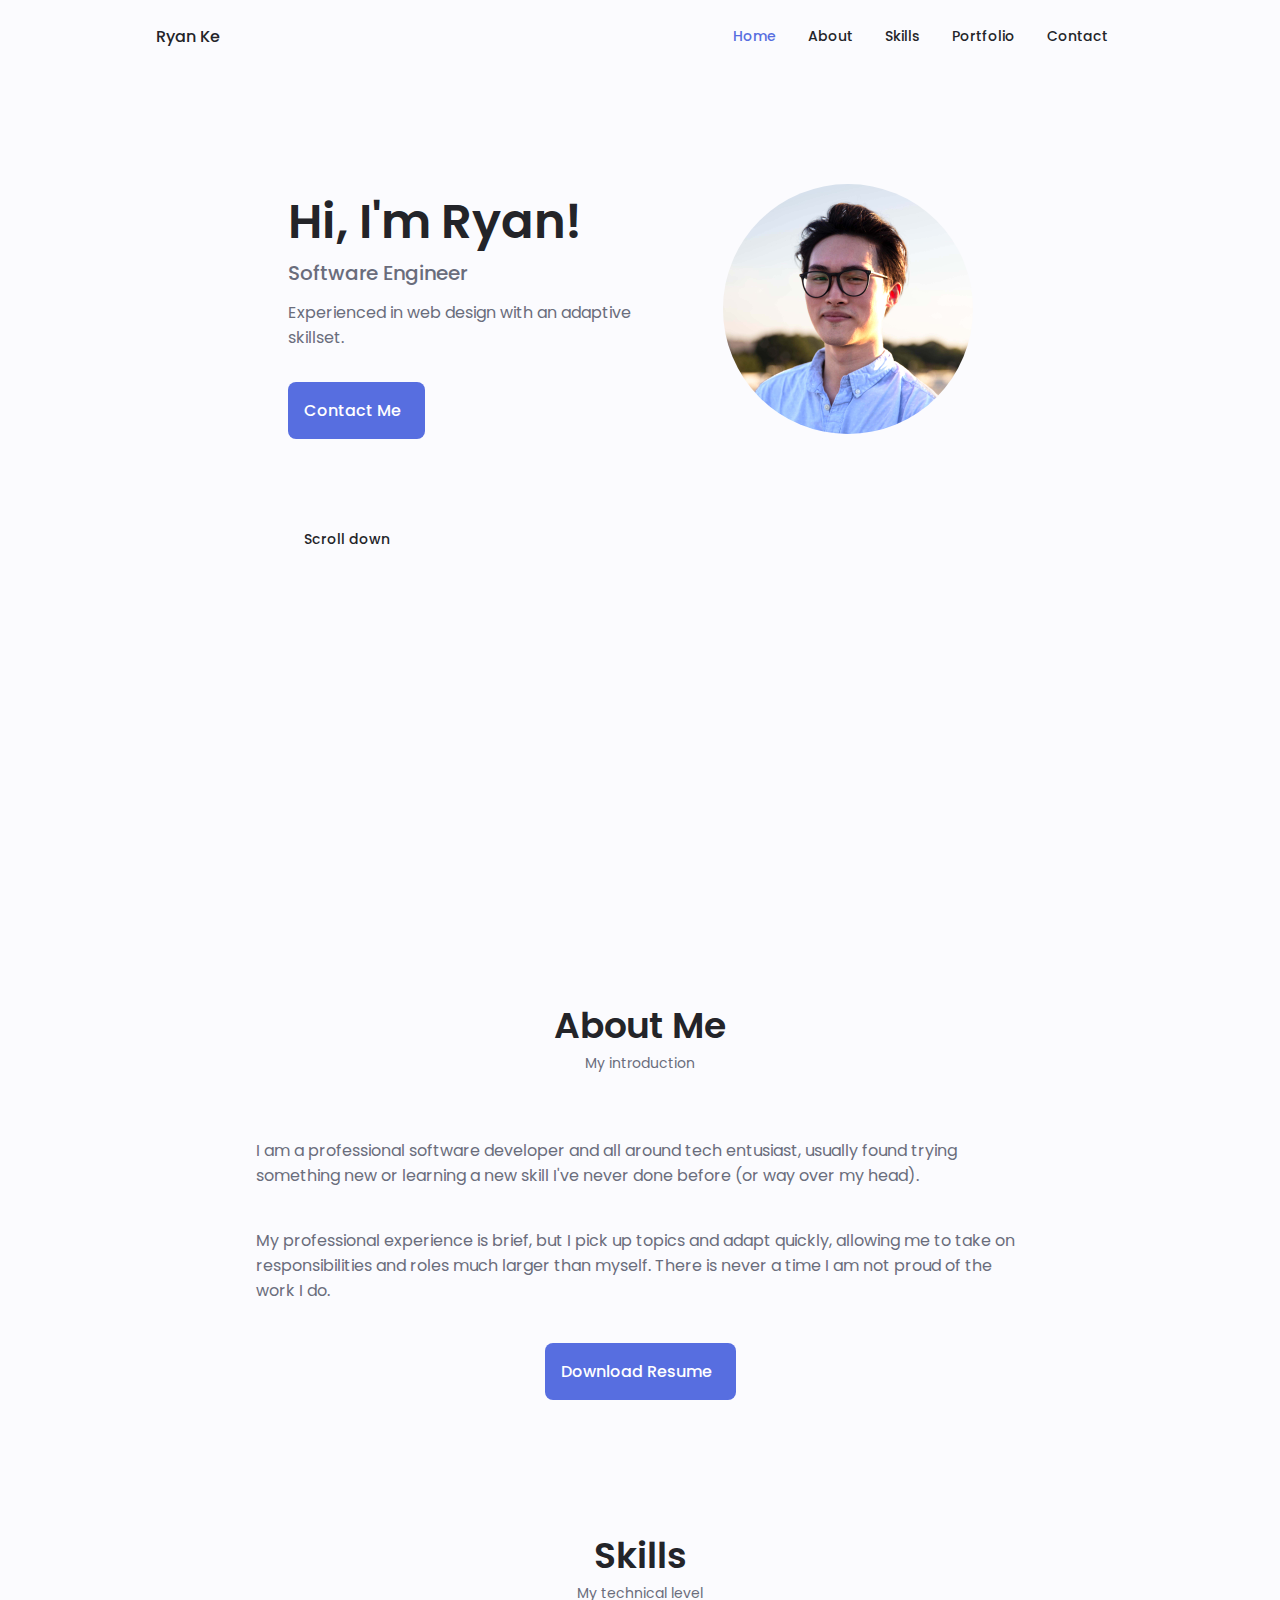
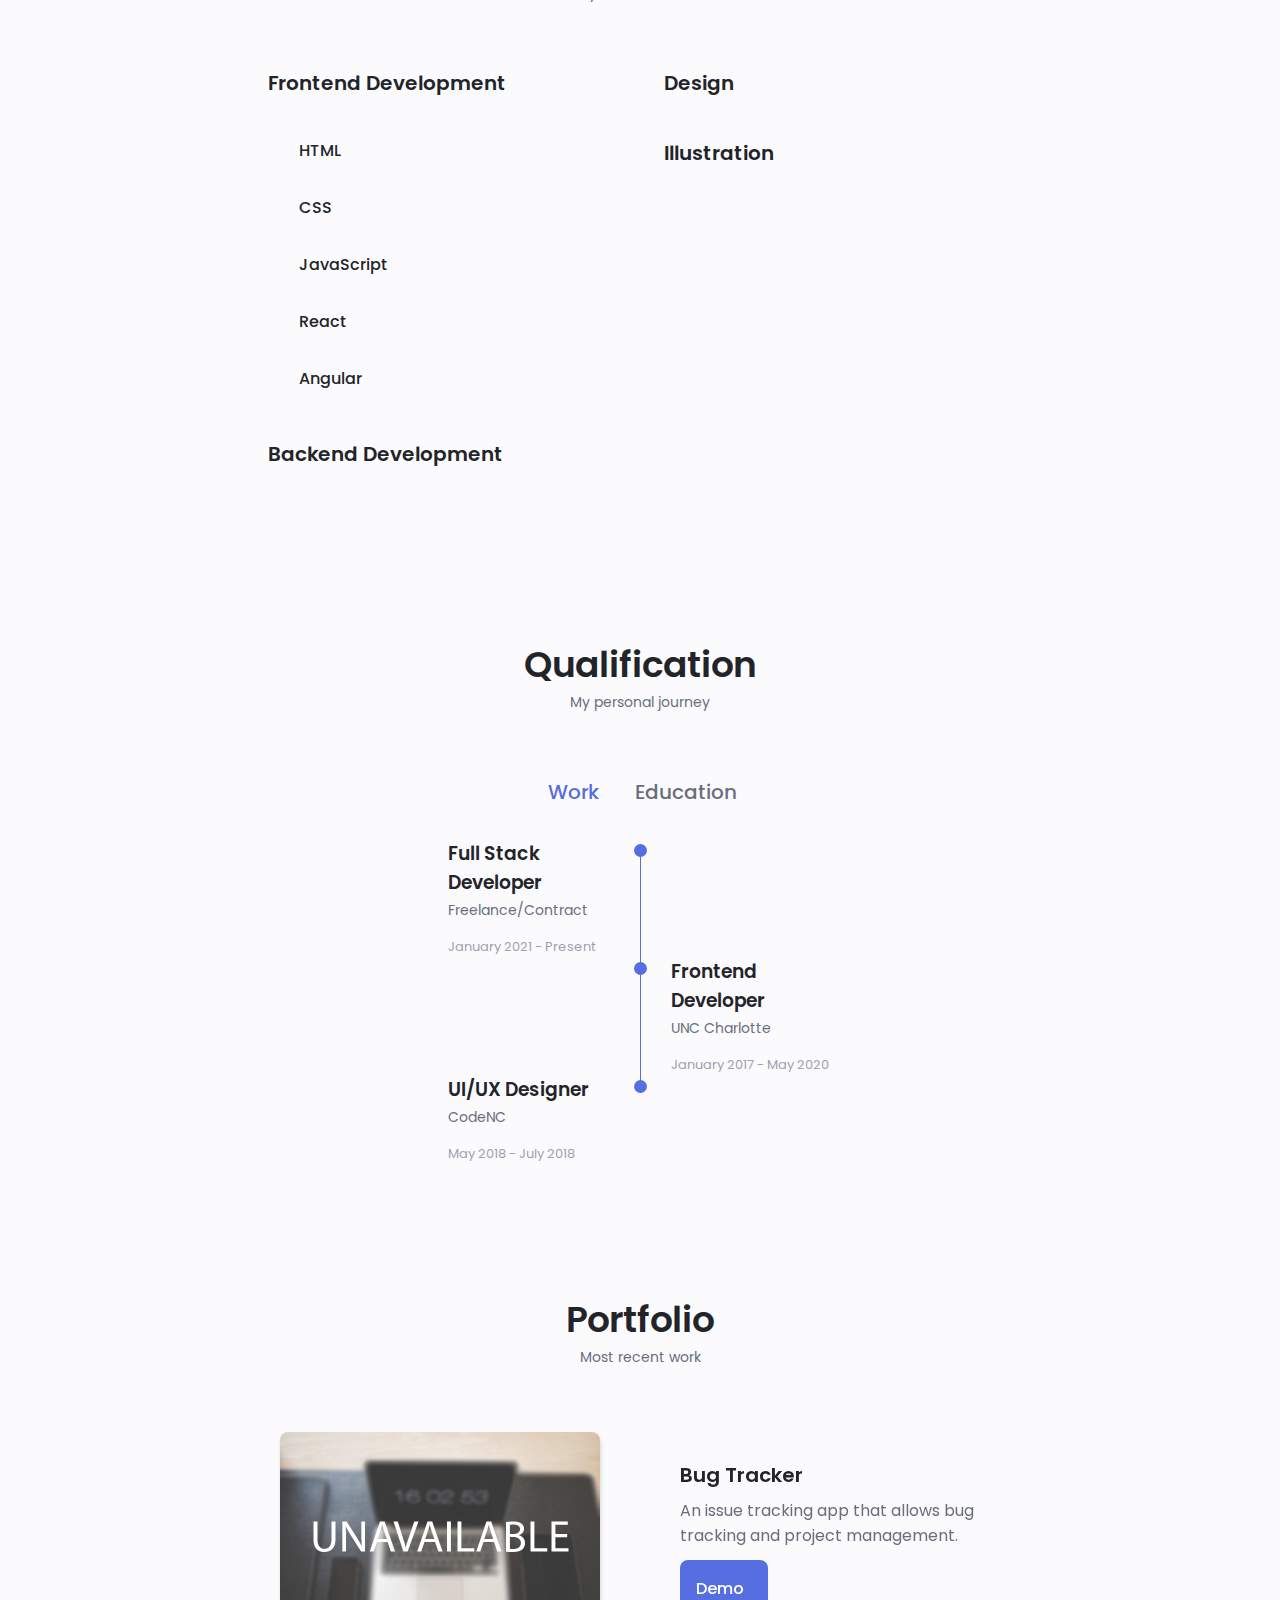
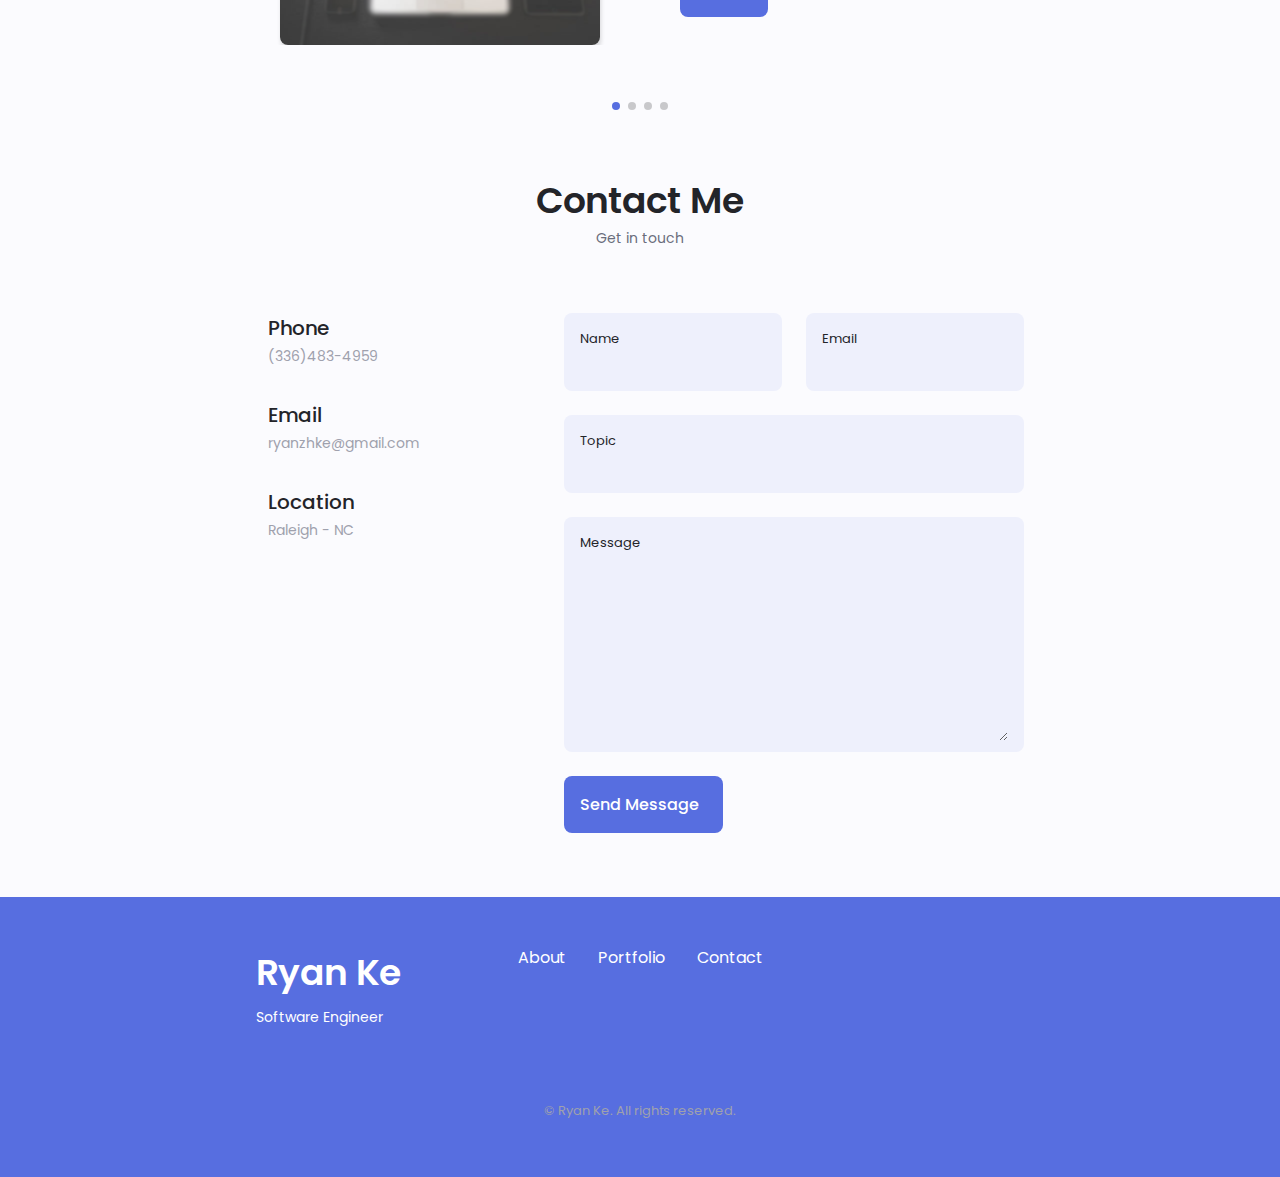
==== index.html @ 272b7110 "Add new site design" ====
<!DOCTYPE html>
<html lang="en">
	<head>
		<meta charset="UTF-8" />
		<meta http-equiv="X-UA-Compatible" content="IE=edge" />
		<meta name="viewport" content="width=device-width, initial-scale=1.0" />
		<!--==================== UNICONS ====================-->
		<link
			rel="stylesheet"
			href="https://unicons.iconscout.com/release/v4.0.0/css/line.css"
		/>

		<!--==================== FAVICON ====================-->
		<link
			rel="apple-touch-icon"
			sizes="180x180"
			href="assets/img/favicon/apple-touch-icon.png"
		/>
		<link
			rel="icon"
			type="image/png"
			sizes="32x32"
			href="assets/img/favicon/favicon-32x32.png"
		/>
		<link
			rel="icon"
			type="image/png"
			sizes="16x16"
			href="assets/img/favicon/favicon-16x16.png"
		/>

		<!--==================== SWIPER CSS ====================-->
		<link rel="stylesheet" href="assets/css/swiper-bundle.min.css" />

		<!--==================== CSS ====================-->
		<link rel="stylesheet" href="assets/css/styles.css" />

		<title>Ryan Ke | Software Engineer</title>
	</head>
	<body>
		<!--==================== HEADER ====================-->
		<header class="header" id="header">
			<nav class="nav container">
				<a href="#" class="nav__logo">Ryan Ke</a>

				<div class="nav__menu" id="nav-menu">
					<ul class="nav__list grid">
						<li class="nav__item">
							<a href="#home" class="nav__link active-link">
								<i class="uil uil-estate nav__icon"></i> Home
							</a>
						</li>
						<li class="nav__item">
							<a href="#about" class="nav__link">
								<i class="uil uil-user nav__icon"></i> About
							</a>
						</li>
						<li class="nav__item">
							<a href="#skills" class="nav__link">
								<i class="uil uil-file-alt nav__icon"></i> Skills
							</a>
						</li>
						<li class="nav__item">
							<a href="#portfolio" class="nav__link">
								<i class="uil uil-scenery nav__icon"></i> Portfolio
							</a>
						</li>
						<li class="nav__item">
							<a href="#contact" class="nav__link">
								<i class="uil uil-message nav__icon"></i> Contact
							</a>
						</li>
					</ul>
					<i class="uil uil-times nav__close" id="nav-close"></i>
				</div>

				<div class="nav__btns">
					<!-- Theme change button -->
					<i class="uil uil-moon change-theme" id="theme-button"></i>

					<div class="nav__toggle" id="nav-toggle">
						<i class="uil uil-apps"></i>
					</div>
				</div>
			</nav>
		</header>

		<!--==================== MAIN ====================-->
		<main class="main">
			<!--==================== HOME ====================-->
			<section class="home section" id="home">
				<div class="home__container container grid">
					<div class="home__content grid">
						<div class="home__social">
							<a
								href="https://www.linkedin.com/in/rke/"
								target="_blank"
								class="home__social-icon"
							>
								<i class="uil uil-linkedin-alt"></i>
							</a>
							<a
								href="https://github.com/ryanzhke"
								target="_blank"
								class="home__social-icon"
							>
								<i class="uil uil-github-alt"></i>
							</a>
						</div>

						<div class="home__img">
							<img
								src="assets/img/profile.jpg"
								alt="profile"
								class="home__blob-img"
							/>
						</div>

						<div class="home__data">
							<h1 class="home__title">Hi, I'm Ryan!</h1>
							<h3 class="home__subtitle">Software Engineer</h3>
							<p class="home__description">
								Experienced in web design with an adaptive skillset.
							</p>
							<a href="#contact" class="button button--flex">
								Contact Me <i class="uil uil-message button__icon"></i>
							</a>
						</div>
					</div>

					<div class="home__scroll">
						<a href="#about" class="home__scroll-button button--flex">
							<i class="uil uil-mouse-alt home__scroll-mouse"></i>
							<span class="home__scroll-name">Scroll down</span>
							<i class="uil uil-arrow-down home__scroll-arrow"></i>
						</a>
					</div>
				</div>
			</section>

			<!--==================== ABOUT ====================-->
			<section class="about section" id="about">
				<h2 class="section__title">About Me</h2>
				<span class="section__subtitle">My introduction</span>

				<div class="about__container container grid">
					<div class="about__data">
						<p class="about__description">
							I am a professional software developer and all around tech
							entusiast, usually found trying something new or learning a new
							skill I've never done before (or way over my head).
						</p>

						<p class="about__description">
							My professional experience is brief, but I pick up topics and
							adapt quickly, allowing me to take on responsibilities and roles
							much larger than myself. There is never a time I am not proud of
							the work I do.
						</p>

						<div class="about__buttons">
							<a
								download=""
								href="assets/pdf/RESUME_RYAN_KE.pdf"
								class="button button--flex"
							>
								Download Resume
								<i class="uil uil-download-alt button__icon"></i>
							</a>
						</div>
					</div>
				</div>
			</section>

			<!--==================== SKILLS ====================-->
			<section class="skills section" id="skills">
				<h2 class="section__title">Skills</h2>
				<span class="section__subtitle">My technical level</span>

				<div class="skills__container container grid">
					<div>
						<!--==================== SKILLS 1 ====================-->
						<div class="skills__content skills__open">
							<div class="skills__header">
								<i class="uil uil-brackets-curly skills__icon"></i>

								<div>
									<h1 class="skills__title">Frontend Development</h1>
								</div>

								<i class="uil uil-angle-down skills__arrow"></i>
							</div>

							<div class="skills__list grid">
								<div class="skills__data">
									<div class="skills__titles">
										<h3 class="skills__name">HTML</h3>
									</div>
								</div>

								<div class="skills__data">
									<div class="skills__titles">
										<h3 class="skills__name">CSS</h3>
									</div>
								</div>

								<div class="skills__data">
									<div class="skills__titles">
										<h3 class="skills__name">JavaScript</h3>
									</div>
								</div>

								<div class="skills__data">
									<div class="skills__titles">
										<h3 class="skills__name">React</h3>
									</div>
								</div>

								<div class="skills__data">
									<div class="skills__titles">
										<h3 class="skills__name">Angular</h3>
									</div>
								</div>
							</div>
						</div>

						<!--==================== SKILLS 2 ====================-->
						<div class="skills__content skills__close">
							<div class="skills__header">
								<i class="uil uil-server-network skills__icon"></i>

								<div>
									<h1 class="skills__title">Backend Development</h1>
								</div>

								<i class="uil uil-angle-down skills__arrow"></i>
							</div>

							<div class="skills__list grid">
								<div class="skills__data">
									<div class="skills__titles">
										<h3 class="skills__name">NodeJS</h3>
									</div>
								</div>

								<div class="skills__data">
									<div class="skills__titles">
										<h3 class="skills__name">Python</h3>
									</div>
								</div>

								<div class="skills__data">
									<div class="skills__titles">
										<h3 class="skills__name">Firebase</h3>
									</div>
								</div>
							</div>
						</div>
					</div>
					<div>
						<!--==================== SKILLS 3 ====================-->
						<div class="skills__content skills__close">
							<div class="skills__header">
								<i class="uil uil-swatchbook skills__icon"></i>

								<div>
									<h1 class="skills__title">Design</h1>
								</div>

								<i class="uil uil-angle-down skills__arrow"></i>
							</div>

							<div class="skills__list grid">
								<div class="skills__data">
									<div class="skills__titles">
										<h3 class="skills__name">Adobe XD</h3>
									</div>
								</div>

								<div class="skills__data">
									<div class="skills__titles">
										<h3 class="skills__name">Figma</h3>
									</div>
								</div>
							</div>
						</div>

						<!--==================== SKILLS 4 ====================-->
						<div class="skills__content skills__close">
							<div class="skills__header">
								<i class="uil uil-illustration skills__icon"></i>

								<div>
									<h1 class="skills__title">Illustration</h1>
								</div>

								<i class="uil uil-angle-down skills__arrow"></i>
							</div>

							<div class="skills__list grid">
								<div class="skills__data">
									<div class="skills__titles">
										<h3 class="skills__name">Photoshop</h3>
									</div>
								</div>
								<div class="skills__data">
									<div class="skills__titles">
										<h3 class="skills__name">Illustrator</h3>
									</div>
								</div>
								<div class="skills__data">
									<div class="skills__titles">
										<h3 class="skills__name">After Effects</h3>
									</div>
								</div>
							</div>
						</div>
					</div>
				</div>
			</section>

			<!--==================== QUALIFICATION ====================-->
			<section class="qualification section">
				<h2 class="section__title">Qualification</h2>
				<span class="section__subtitle">My personal journey</span>

				<div class="qualification__container container">
					<div class="qualification__tabs">
						<div
							class="qualification__button button--flex qualification__active"
							data-target="#work"
						>
							<i class="uil uil-briefcase-alt qualification__icon"></i>
							Work
						</div>

						<div
							class="qualification__button button--flex"
							data-target="#education"
						>
							<i class="uil uil-graduation-cap qualification__icon"></i>
							Education
						</div>
					</div>

					<div class="qualification__sections">
						<!--==================== QUALIFICATION Content 1 ====================-->
						<div
							class="qualification__content qualification__active"
							data-content
							id="work"
						>
							<!--==================== QUALIFICATION 1 ====================-->
							<div class="qualification__data">
								<div>
									<h3 class="qualification__title">Full Stack Developer</h3>
									<span class="qualification__subtitle"
										>Freelance/Contract</span
									>
									<div class="qualification__calendar">
										<i class="uil uil-calendar-alt"></i>
										January 2021 - Present
									</div>
								</div>

								<div>
									<span class="qualification__rounder"></span>
									<span class="qualification__line"></span>
								</div>
							</div>

							<!--==================== QUALIFICATION 2 ====================-->
							<div class="qualification__data">
								<div></div>

								<div>
									<span class="qualification__rounder"></span>
									<span class="qualification__line"></span>
								</div>

								<div>
									<h3 class="qualification__title">Frontend Developer</h3>
									<span class="qualification__subtitle">UNC Charlotte</span>
									<div class="qualification__calendar">
										<i class="uil uil-calendar-alt"></i>
										January 2017 - May 2020
									</div>
								</div>
							</div>

							<!--==================== QUALIFICATION 3 ====================-->
							<div class="qualification__data">
								<div>
									<h3 class="qualification__title">UI/UX Designer</h3>
									<span class="qualification__subtitle">CodeNC</span>
									<div class="qualification__calendar">
										<i class="uil uil-calendar-alt"></i>
										May 2018 - July 2018
									</div>
								</div>

								<div>
									<span class="qualification__rounder"></span>
								</div>
							</div>
						</div>

						<!--==================== QUALIFICATION Content 2 ====================-->
						<div class="qualification__content" data-content id="education">
							<!--==================== QUALIFICATION 1 ====================-->
							<div class="qualification__data">
								<div>
									<h3 class="qualification__title">B.S. Computer Science</h3>
									<span class="qualification__subtitle"
										>University of North Carolina - Charlotte</span
									>
									<div class="qualification__calendar">
										<i class="uil uil-calendar-alt"></i>
										August 2016 - December 2020
									</div>
								</div>

								<div>
									<span class="qualification__rounder"></span>
								</div>
							</div>
						</div>
					</div>
				</div>
			</section>

			<!--==================== PORTFOLIO ====================-->
			<section class="portfolio section" id="portfolio">
				<h2 class="section__title">Portfolio</h2>
				<span class="section__subtitle">Most recent work</span>

				<div class="portfolio__container container swiper mySwiper">
					<div class="swiper-wrapper">
						<!--==================== PORTFOLIO 1 ====================-->
						<div class="portfolio__content grid swiper-slide">
							<img src="assets/img/sample.png" alt="" class="portfolio__img" />

							<div class="portfolio__data">
								<h3 class="portfolio__title">Bug Tracker</h3>
								<p class="portfolio__description">
									An issue tracking app that allows bug tracking and project
									management.
								</p>
								<a
									href="#"
									class="button button--flex button--small portfolio__button"
								>
									Demo
									<i class="uil uil-arrow-right button__icon"></i>
								</a>
							</div>
						</div>

						<!--==================== PORTFOLIO 2 ====================-->
						<div class="portfolio__content grid swiper-slide">
							<img
								src="assets/img/brewhouse.png"
								alt=""
								class="portfolio__img"
							/>

							<div class="portfolio__data">
								<h3 class="portfolio__title">Brewhouse</h3>
								<p class="portfolio__description">
									A search-based app that lets users find and save local
									breweries.
								</p>
								<a
									href="#"
									class="button button--flex button--small portfolio__button"
								>
									Demo
									<i class="uil uil-arrow-right button__icon"></i>
								</a>
							</div>
						</div>

						<!--==================== PORTFOLIO 3 ====================-->
						<div class="portfolio__content grid swiper-slide">
							<img src="assets/img/sample.png" alt="" class="portfolio__img" />

							<div class="portfolio__data">
								<h3 class="portfolio__title">Find-It</h3>
								<p class="portfolio__description">
									An e-commerce app that allows users to compare prices across
									multiple internet storefronts.
								</p>
								<a
									href="#"
									class="button button--flex button--small portfolio__button"
								>
									Demo
									<i class="uil uil-arrow-right button__icon"></i>
								</a>
							</div>
						</div>

						<!--==================== PORTFOLIO 4 ====================-->
						<div class="portfolio__content grid swiper-slide">
							<img src="assets/img/sample.png" alt="" class="portfolio__img" />

							<div class="portfolio__data">
								<h3 class="portfolio__title">Personal Design Portfolio</h3>
								<p class="portfolio__description">
									An online portfolio to showcase digital media content and
									photography.
								</p>
								<a
									href="#"
									class="button button--flex button--small portfolio__button"
								>
									Demo
									<i class="uil uil-arrow-right button__icon"></i>
								</a>
							</div>
						</div>
					</div>

					<!-- Add Arrows -->
					<div class="swiper-button-next">
						<i class="uil uil-angle-right-b swiper-portfolio-icon"></i>
					</div>
					<div class="swiper-button-prev">
						<i class="uil uil-angle-left-b swiper-portfolio-icon"></i>
					</div>

					<!-- Add Pagination -->
					<div class="swiper-pagination"></div>
				</div>
			</section>

			<!--==================== CONTACT ME ====================-->
			<section class="contact section" id="contact">
				<h2 class="section__title">Contact Me</h2>
				<span class="section__subtitle">Get in touch</span>

				<div class="contact__container container grid">
					<div>
						<div class="contact__information">
							<i class="uil uil-phone contact__icon"></i>

							<div>
								<h3 class="contact__title">Phone</h3>
								<span class="contact__subtitle">(336)483-4959</span>
							</div>
						</div>

						<div class="contact__information">
							<i class="uil uil-envelope contact__icon"></i>

							<div>
								<h3 class="contact__title">Email</h3>
								<span class="contact__subtitle">ryanzhke@gmail.com</span>
							</div>
						</div>

						<div class="contact__information">
							<i class="uil uil-map-marker contact__icon"></i>

							<div>
								<h3 class="contact__title">Location</h3>
								<span class="contact__subtitle">Raleigh - NC</span>
							</div>
						</div>
					</div>

					<form action="" class="contact__form grid">
						<div class="contact__inputs grid">
							<div class="contact__content">
								<label for="" class="contact__label">Name</label>
								<input type="text" class="contact__input" />
							</div>
							<div class="contact__content">
								<label for="" class="contact__label">Email</label>
								<input type="email" class="contact__input" />
							</div>
						</div>
						<div class="contact__content">
							<label for="" class="contact__label">Topic</label>
							<input type="text" class="contact__input" />
						</div>
						<div class="contact__content">
							<label for="" class="contact__label">Message</label>
							<textarea
								name=""
								id=""
								cols="0"
								rows="7"
								class="contact__input"
							></textarea>
						</div>

						<div>
							<a href="#" class="button button--flex">
								Send Message
								<i class="uil uil-message button__icon"></i>
							</a>
						</div>
					</form>
				</div>
			</section>
		</main>

		<!--==================== FOOTER ====================-->
		<footer class="footer">
			<div class="footer__bg">
				<div class="footer__container container grid">
					<div>
						<h1 class="footer__title">Ryan Ke</h1>
						<span class="footer__subtitle">Software Engineer</span>
					</div>

					<ul class="footer__links">
						<li>
							<a href="#about" class="footer__link">About</a>
						</li>
						<li>
							<a href="#portfolio" class="footer__link">Portfolio</a>
						</li>
						<li>
							<a href="#contact" class="footer__link">Contact</a>
						</li>
					</ul>
				</div>

				<p class="footer__copy">&#169; Ryan Ke. All rights reserved.</p>
			</div>
		</footer>

		<!--==================== SCROLL TOP ====================-->
		<a href="#" class="scrollup" id="scroll-up">
			<i class="uil uil-arrow-up scrollup__icon"></i>
		</a>

		<!--==================== SWIPER JS ====================-->
		<script src="assets/js/swiper-bundle.min.js"></script>

		<!--==================== MAIN JS ====================-->
		<script src="assets/js/main.js"></script>
	</body>
</html>
---- assets/css/styles.css ----
/*==================== GOOGLE FONTS ====================*/
@import url("https://fonts.googleapis.com/css2?family=Poppins:wght@400;500;600&display=swap");

/*==================== VARIABLES CSS ====================*/
:root {
	--header-height: 3rem;

	/*========== Colors ==========*/
	/* Change favorite color */
	--hue-color: 230; /*Purple 250 - Green 142 - Blue 230 - Pink 340*/

	/* HSL color mode */
	--first-color: hsl(var(--hue-color), 69%, 61%);
	--first-color-second: hsl(var(--hue-color), 69%, 61%);
	--first-color-alt: hsl(var(--hue-color), 57%, 53%);
	--first-color-lighter: hsl(var(--hue-color), 92%, 85%);
	--title-color: hsl(var(--hue-color), 8%, 15%);
	--text-color: hsl(var(--hue-color), 8%, 45%);
	--text-color-light: hsl(var(--hue-color), 8%, 65%);
	--input-color: hsl(var(--hue-color), 70%, 96%);
	--body-color: hsl(var(--hue-color), 60%, 99%);
	--container-color: #fff;
	--scroll-bar-color: hsl(var(--hue-color), 12%, 90%);
	--scroll-thumb-color: hsl(var(--hue-color), 12%, 80%);

	/*========== Font and typography ==========*/
	--body-font: "Poppins", sans-serif;

	/* .5rem = 8px, 1rem = 16px, 1.5rem = 24px ... */
	--big-font-size: 2rem;
	--h1-font-size: 1.5rem;
	--h2-font-size: 1.25rem;
	--h3-font-size: 1.125rem;
	--normal-font-size: 0.938rem;
	--small-font-size: 0.813rem;
	--smaller-font-size: 0.75rem;

	/*========== Font weight ==========*/
	--font-medium: 500;
	--font-semi-bold: 600;

	/*========== Margenes Bottom ==========*/
	/* .25rem = 4px, .5rem = 8px, .75rem = 12px ... */
	--mb-0-25: 0.25rem;
	--mb-0-5: 0.5rem;
	--mb-0-75: 0.75rem;
	--mb-1: 1rem;
	--mb-1-5: 1.5rem;
	--mb-2: 2rem;
	--mb-2-5: 2.5rem;
	--mb-3: 3rem;

	/*========== z index ==========*/
	--z-tooltip: 10;
	--z-fixed: 100;
	--z-modal: 1000;
}

/* Font size for large devices */
@media screen and (min-width: 968px) {
	:root {
		--big-font-size: 3rem;
		--h1-font-size: 2.25rem;
		--h2-font-size: 1.5rem;
		--h3-font-size: 1.25rem;
		--normal-font-size: 1rem;
		--small-font-size: 0.875rem;
		--smaller-font-size: 0.813rem;
	}
}

/*========== Variables Dark theme ==========*/
body.dark-theme {
	/* HSL color mode */
	--first-color-second: hsl(var(--hue-color), 30%, 8%);
	--title-color: hsl(var(--hue-color), 8%, 95%);
	--text-color: hsl(var(--hue-color), 8%, 75%);
	--input-color: hsl(var(--hue-color), 29%, 16%);
	--body-color: hsl(var(--hue-color), 28%, 12%);
	--container-color: hsl(var(--hue-color), 29%, 16%);
	--scroll-bar-color: hsl(var(--hue-color), 12%, 48%);
	--scroll-thumb-color: hsl(var(--hue-color), 12%, 36%);
}

/*========== Button Dark/Light ==========*/
.nav__btns {
	display: flex;
	align-items: center;
}

.change-theme {
	font-size: 1.25rem;
	color: var(--title-color);
	margin-right: var(--mb-1);
	cursor: pointer;
}

.change-theme:hover {
	color: var(--first-color);
}

/*==================== BASE ====================*/
* {
	box-sizing: border-box;
	padding: 0;
	margin: 0;
}

html {
	scroll-behavior: smooth;
}

body {
	margin: 0 0 var(--header-height) 0;
	font-family: var(--body-font);
	font-size: var(--normal-font-size);
	background-color: var(--body-color);
	color: var(--text-color);
}

h1,
h2,
h3,
h4 {
	color: var(--title-color);
	font-weight: var(--font-semi-bold);
}

ul {
	list-style: none;
}

a {
	text-decoration: none;
}

img {
	max-width: 100%;
	height: auto;
}

/*==================== REUSABLE CSS CLASSES ====================*/
.section {
	padding: 2rem 0 4rem;
}

.section__title {
	font-size: var(--h1-font-size);
	color: var(--title-color);
}

.section__subtitle {
	display: block;
	font-size: var(--small-font-size);
	margin-bottom: var(--mb-3);
}

.section__title,
.section__subtitle {
	text-align: center;
}

/*==================== LAYOUT ====================*/
.container {
	max-width: 768px;
	margin-left: var(--mb-1-5);
	margin-right: var(--mb-1-5);
}

.grid {
	display: grid;
	gap: 1.5rem;
}

.header {
	width: 100%;
	position: fixed;
	bottom: 0;
	left: 0;
	z-index: var(--z-fixed);
	background-color: var(--body-color);
}

/*==================== NAV ====================*/
.nav {
	max-width: 968px;
	height: var(--header-height);
	display: flex;
	justify-content: space-between;
	align-items: center;
}

.nav__logo,
.nav__toggle {
	color: var(--title-color);
	font-weight: var(--font-medium);
}

.nav__logo:hover {
	color: var(--first-color);
}

.nav__toggle {
	font-size: 1.1rem;
	cursor: pointer;
}

.nav__toggle:hover {
	color: var(--first-color);
}

@media screen and (max-width: 767px) {
	.nav__menu {
		position: fixed;
		bottom: -100%;
		left: 0;
		width: 100%;
		background-color: var(--body-color);
		padding: 2rem 1.5rem 4rem;
		box-shadow: 0 -1px 4px rgba(0, 0, 0, 0.15);
		border-radius: 1.5rem 1.5rem 0 0;
		transition: 0.3s;
	}
}

.nav__list {
	grid-template-columns: repeat(3, 1fr);
	gap: 2rem;
}

.nav__link {
	display: flex;
	flex-direction: column;
	align-items: center;
	font-size: var(--small-font-size);
	color: var(--title-color);
	font-weight: var(--font-medium);
}

.nav__link:hover {
	color: var(--first-color);
}

.nav__icon {
	font-size: 1.2rem;
}

.nav__close {
	position: absolute;
	right: 1.3rem;
	bottom: 0.5rem;
	font-size: 1.5rem;
	cursor: pointer;
	color: var(--first-color);
}

.nav__close:hover {
	color: var(--first-color-alt);
}

/* show menu */
.show-menu {
	bottom: 0;
}

/* Active link */
.active-link {
	color: var(--first-color);
}

/* Change background header */
.scroll-header {
	box-shadow: 0 -1px 4px rgba(0, 0, 0, 0.15);
}

/*==================== HOME ====================*/
.home__container {
	gap: 1rem;
}

.home__content {
	grid-template-columns: 0.5fr 3fr;
	padding-top: 3.5rem;
	align-items: center;
}

.home__social {
	display: grid;
	grid-template-columns: max-content;
	row-gap: 1rem;
}

.home__social-icon:hover {
	color: var(--first-color-alt);
}

.home__blob {
	width: 200px;
	fill: var(--first-color);
}

.home__blob-img {
	width: 250px;
	border-radius: 50%;
}

.home__data {
	grid-column: 1/3;
}

.home__title {
	font-size: var(--big-font-size);
}

.home__subtitle {
	font-size: var(--h3-font-size);
	color: var(--text-color);
	font-weight: var(--font-medium);
	margin-bottom: var(--mb-0-75);
}

.home__description {
	margin-bottom: var(--mb-2);
}

.home__scroll {
	display: none;
}

.home__scroll-button {
	color: var(--first-color);
	transition: 0.3s;
}

.home__scroll-button:hover {
	transform: translateY(0.25rem);
}

.home__scroll-mouse {
	font-size: 2rem;
}

.home__scroll-name {
	font-size: var(--small-font-size);
	color: var(--title-color);
	font-weight: var(--font-medium);
	margin-right: var(--mb-0-25);
}

.home__scroll-arrow {
	font-size: 1.25rem;
}

/*==================== BUTTONS ====================*/
.button {
	display: inline-block;
	background-color: var(--first-color);
	color: #fff;
	padding: 1rem;
	border-radius: 0.5rem;
	font-weight: var(--font-medium);
}

.button:hover {
	background-color: var(--first-color-alt);
}

.button__icon {
	font-size: 1.25rem;
	margin-left: var(--mb-0-5);
	transition: 0.3s;
}

.button--flex {
	display: inline-flex;
	align-items: center;
}

/*==================== ABOUT ====================*/
.about {
	margin-top: 100px;
}

.about__description {
	text-align: center;
	margin-bottom: var(--mb-2-5);
}

.about__buttons {
	display: flex;
	justify-content: center;
}

/*==================== SKILLS ====================*/
.skills__container {
	row-gap: 0;
}

.skills__header {
	display: flex;
	align-items: center;
	margin-bottom: var(--mb-2-5);
	cursor: pointer;
}

.skills__icon,
.skills__arrow {
	font-size: 2rem;
	color: var(--first-color);
}

.skills__icon {
	margin-right: var(--mb-0-75);
}

.skills__title {
	font-size: var(--h3-font-size);
}

.skills__arrow {
	margin-left: auto;
	transition: 0.4s;
}

.skills__list {
	row-gap: 1.5rem;
	padding-left: 2.7rem;
}

.skills__titles {
	display: flex;
	justify-content: space-between;
	margin-bottom: var(--mb-0-5);
}

.skills__name {
	font-size: var(--normal-font-size);
	font-weight: var(--font-medium);
}

.skills__close .skills__list {
	height: 0;
	overflow: hidden;
}

.skills__open .skills__list {
	height: max-content;
	margin-bottom: var(--mb-2-5);
}

.skills__open .skills__arrow {
	transform: rotate(-180deg);
}

/*==================== QUALIFICATION ====================*/
.qualification__tabs {
	display: flex;
	justify-content: space-evenly;
	margin-bottom: var(--mb-2);
}

.qualification__button {
	font-size: var(--h3-font-size);
	font-weight: var(--font-medium);
	cursor: pointer;
}

.qualification__button:hover {
	color: var(--first-color);
}

.qualification__icon {
	font-size: 1.8rem;
	margin-right: var(--mb-0-25);
}

.qualification__data {
	display: grid;
	grid-template-columns: 1fr max-content 1fr;
	column-gap: 1.5rem;
}

.qualification__subtitle {
	display: inline-block;
	font-size: var(--small-font-size);
	margin-bottom: var(--mb-1);
}

.qualification__calendar {
	font-size: var(--smaller-font-size);
	color: var(--text-color-light);
}

.qualification__rounder {
	display: inline-block;
	width: 13px;
	height: 13px;
	background-color: var(--first-color);
	border-radius: 50%;
}

.qualification__line {
	display: block;
	width: 1px;
	height: 100%;
	background-color: var(--first-color);
	transform: translate(6px, -7px);
}

.qualification [data-content] {
	display: none;
}

.qualification__active[data-content] {
	display: block;
}

.qualification__button.qualification__active {
	color: var(--first-color);
}

/*==================== PORTFOLIO ====================*/
.portfolio__container {
	overflow: initial;
}

.portfolio__content {
	padding: 0 1.5rem;
}

.portfolio__img {
	width: 265px;
	border-radius: 0.5rem;
	justify-self: center;
	box-shadow: 1px 4px 4px rgba(0, 0, 0, 0.15);
}

.portfolio__title {
	font-size: var(--h3-font-size);
	margin-bottom: var(--mb-0-5);
}

.portfolio__description {
	margin-bottom: var(--mb-0-75);
}

.portfolio__button:hover .button__icon {
	transform: translateX(0.25rem);
}

.swiper-button-prev::after,
.swiper-button-next::after {
	content: "";
}

.swiper-portfolio-icon {
	font-size: 2rem;
	color: var(--first-color);
}

.swiper-button-prev {
	left: -0.5rem;
}

.swiper-button-next {
	right: -0.5rem;
}

.swiper-horizontal > .swiper-pagination-bullets {
	bottom: -2.5rem;
}

.swiper-pagination-bullet-active {
	background-color: var(--first-color);
}

.swiper-button-prve,
.swiper-button-next,
.swiper-pagination-bullet {
	outline: none;
}

/*==================== CONTACT ME ====================*/
.contact__container {
	row-gap: 3rem;
}

.contact__information {
	display: flex;
	margin-bottom: var(--mb-2);
}

.contact__icon {
	font-size: 2rem;
	color: var(--first-color);
	margin-right: var(--mb-0-75);
}

.contact__title {
	font-size: var(--h3-font-size);
	font-weight: var(--font-medium);
}

.contact__subtitle {
	font-size: var(--small-font-size);
	color: var(--text-color-light);
}

.contact__content {
	background-color: var(--input-color);
	border-radius: 0.5rem;
	padding: 0.75rem 1rem 0.25rem;
}

.contact__label {
	font-size: var(--smaller-font-size);
	color: var(--title-color);
}

.contact__input {
	width: 100%;
	background-color: var(--input-color);
	color: var(--text-color);
	font-family: var(--body-font);
	font-size: var(--normal-font-size);
	border: none;
	outline: none;
	padding: 0.25rem 0.5rem 0.5rem 0;
}

/*==================== FOOTER ====================*/
.footer {
	padding-top: 2rem;
}

.footer__container {
	row-gap: 3.5rem;
}

.footer__bg {
	background-color: var(--first-color-second);
	padding: 2rem 0 3rem;
}

.footer__title {
	font-size: var(--h1-font-size);
	margin-bottom: var(--mb-0-25);
}

.footer__subtitle {
	font-size: var(--small-font-size);
}

.footer__links {
	display: flex;
	flex-direction: column;
	row-gap: 1.5rem;
}

.footer__link:hover {
	color: var(--first-color-lighter);
}

.footer__copy {
	font-size: var(--smaller-font-size);
	text-align: center;
	color: var(--text-color-light);
	margin-top: var(--mb-3);
}

.footer__title,
.footer__subtitle,
.footer__link,
.footer__social {
	color: #fff;
}

/*========== SCROLL UP ==========*/
.scrollup {
	position: fixed;
	right: 1rem;
	bottom: -20%;
	background-color: var(--first-color);
	opacity: 0.8;
	padding: 0 0.3rem;
	border-radius: 0.4rem;
	z-index: var(--z-tooltip);
	transition: 0.4s;
}

.scrollup:hover {
	background-color: var(--first-color-alt);
}

.scrollup__icon {
	font-size: 1.5rem;
	color: #fff;
}

/* Show scroll */
.show-scroll {
	bottom: 5rem;
}

/*========== SCROLL BAR ==========*/
::-webkit-scrollbar {
	width: 0.6rem;
	background-color: var(--scroll-bar-color);
	border-radius: 0.5rem;
}

::-webkit-scrollbar-thumb {
	background-color: var(--scroll-thumb-color);
	border-radius: 0.5rem;
}

::-webkit-scrollbar-thumb:hover {
	background-color: var(--text-color-light);
}

/*==================== MEDIA QUERIES ====================*/
/* For small devices */
@media screen and (max-width: 380px) {
	.container {
		margin-left: var(--mb-1);
		margin-right: var(--mb-1);
	}

	.nav__menu {
		padding: 2rem 0.25rem 4rem;
	}

	.nav__list {
		column-gap: 0;
	}

	.home__content {
		grid-template-columns: 0.25fr 3fr;
	}

	.skills__title {
		font-size: var(--normal-font-size);
	}

	.qualification__data {
		gap: 0.5rem;
	}

	.project__img {
		width: 200px;
	}
}

/* For medium devices */
@media screen and (min-width: 568px) {
	.home__content {
		grid-template-columns: max-content 1fr 1fr;
	}
	.home__data {
		grid-column: initial;
	}
	.home__img {
		order: 1;
		justify-self: center;
	}

	.about {
		margin-top: 320px;
	}

	.skills__container,
	.portfolio__content,
	.contact__container,
	.footer__container {
		grid-template-columns: repeat(2, 1fr);
	}

	.qualification__sections {
		display: grid;
		grid-template-columns: 0.6fr;
		justify-content: center;
	}
}

@media screen and (min-width: 768px) {
	.container {
		margin-left: auto;
		margin-right: auto;
	}

	body {
		margin: 0;
	}

	.section {
		padding: 6rem 0 2rem;
	}
	.section__subtitle {
		margin-bottom: 4rem;
	}

	.header {
		top: 0;
		bottom: initial;
	}

	.header,
	.main,
	.footer__container {
		padding: 0 1rem;
	}

	.nav {
		height: calc(var(--header-height) + 1.5rem);
		column-gap: 1rem;
	}
	.nav__icon,
	.nav__close,
	.nav__toggle {
		display: none;
	}
	.nav__list {
		display: flex;
		column-gap: 2rem;
	}
	.nav__menu {
		margin-left: auto;
	}
	.change-theme {
		margin: 0;
	}

	.home__container {
		row-gap: 5rem;
	}
	.home__content {
		padding-top: 5.5rem;
		column-gap: 2rem;
	}
	.home__scroll {
		display: block;
	}
	.home__scroll-button {
		margin-left: 3rem;
	}

	.about__container {
		column-gap: 5rem;
	}
	.about__description {
		text-align: initial;
	}

	.qualification__tabs {
		justify-content: center;
	}
	.qualification__button {
		margin: 0 var(--mb-1);
	}
	.qualification__sections {
		grid-template-columns: 0.5fr;
	}

	.portfolio__img {
		width: 320px;
	}
	.portfolio__content {
		align-items: center;
	}

	.footer__container {
		grid-template-columns: repeat(3, 1fr);
	}
	.footer__bg {
		padding: 3rem 0 3.5rem;
	}
	.footer__links {
		flex-direction: row;
		column-gap: 2rem;
	}
	.footer__copy {
		margin-top: 4.5rem;
	}
}

/* For large devices */
@media screen and (min-width: 1024px) {
	.header,
	.main,
	.footer__container {
		padding: 0;
	}

	.home__social {
		transform: translateX(-6rem);
	}

	.portfolio__content {
		column-gap: 5rem;
	}
	.swiper-portfolio-icon {
		font-size: 3.5rem;
	}
	.swiper-button-prev {
		left: -3.5rem;
	}
	.swiper-button-next {
		right: -3.5rem;
	}
	.swiper-horizontal > .swiper-pagination-bullets {
		bottom: -4.5rem;
	}

	.contact__form {
		width: 460px;
	}
	.contact__inputs {
		grid-template-columns: repeat(2, 1fr);
	}
}

@media screen and (min-height: 1080) {
	.about {
		margin-top: 400px;
	}
}
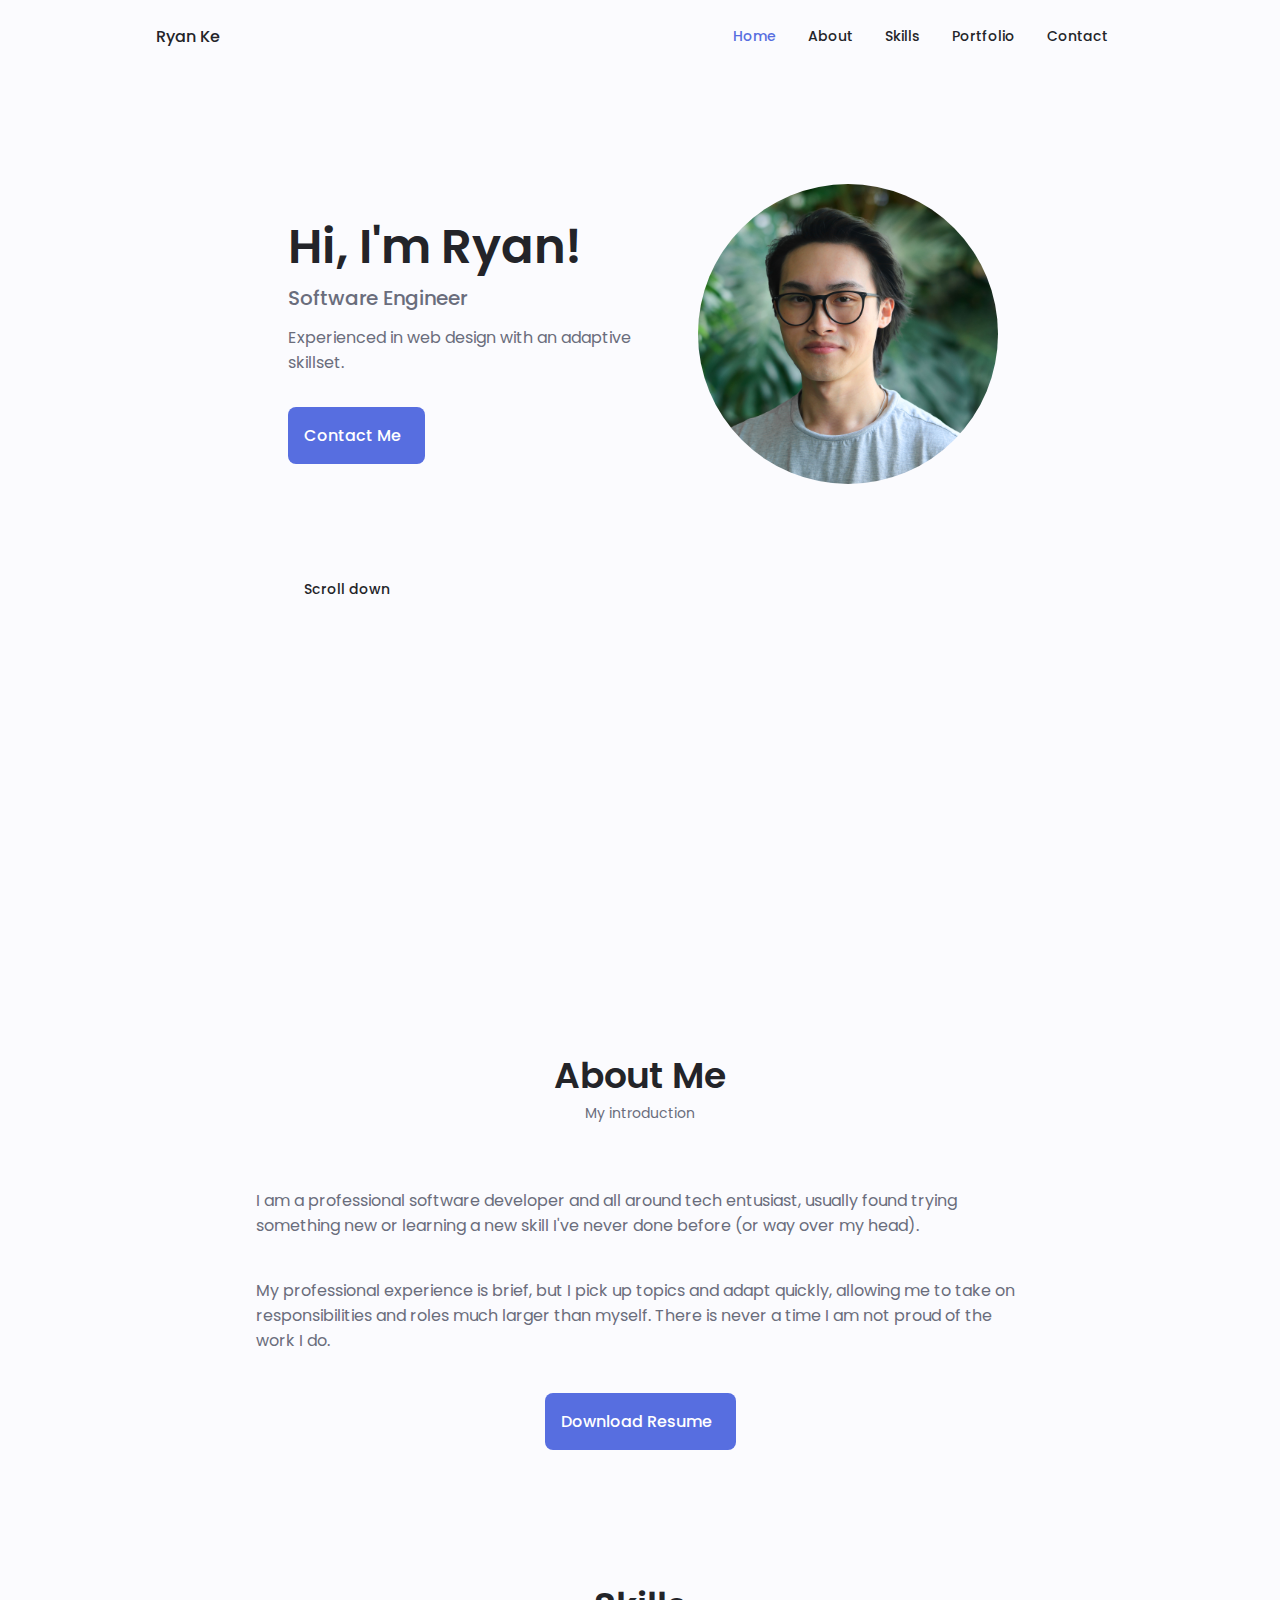
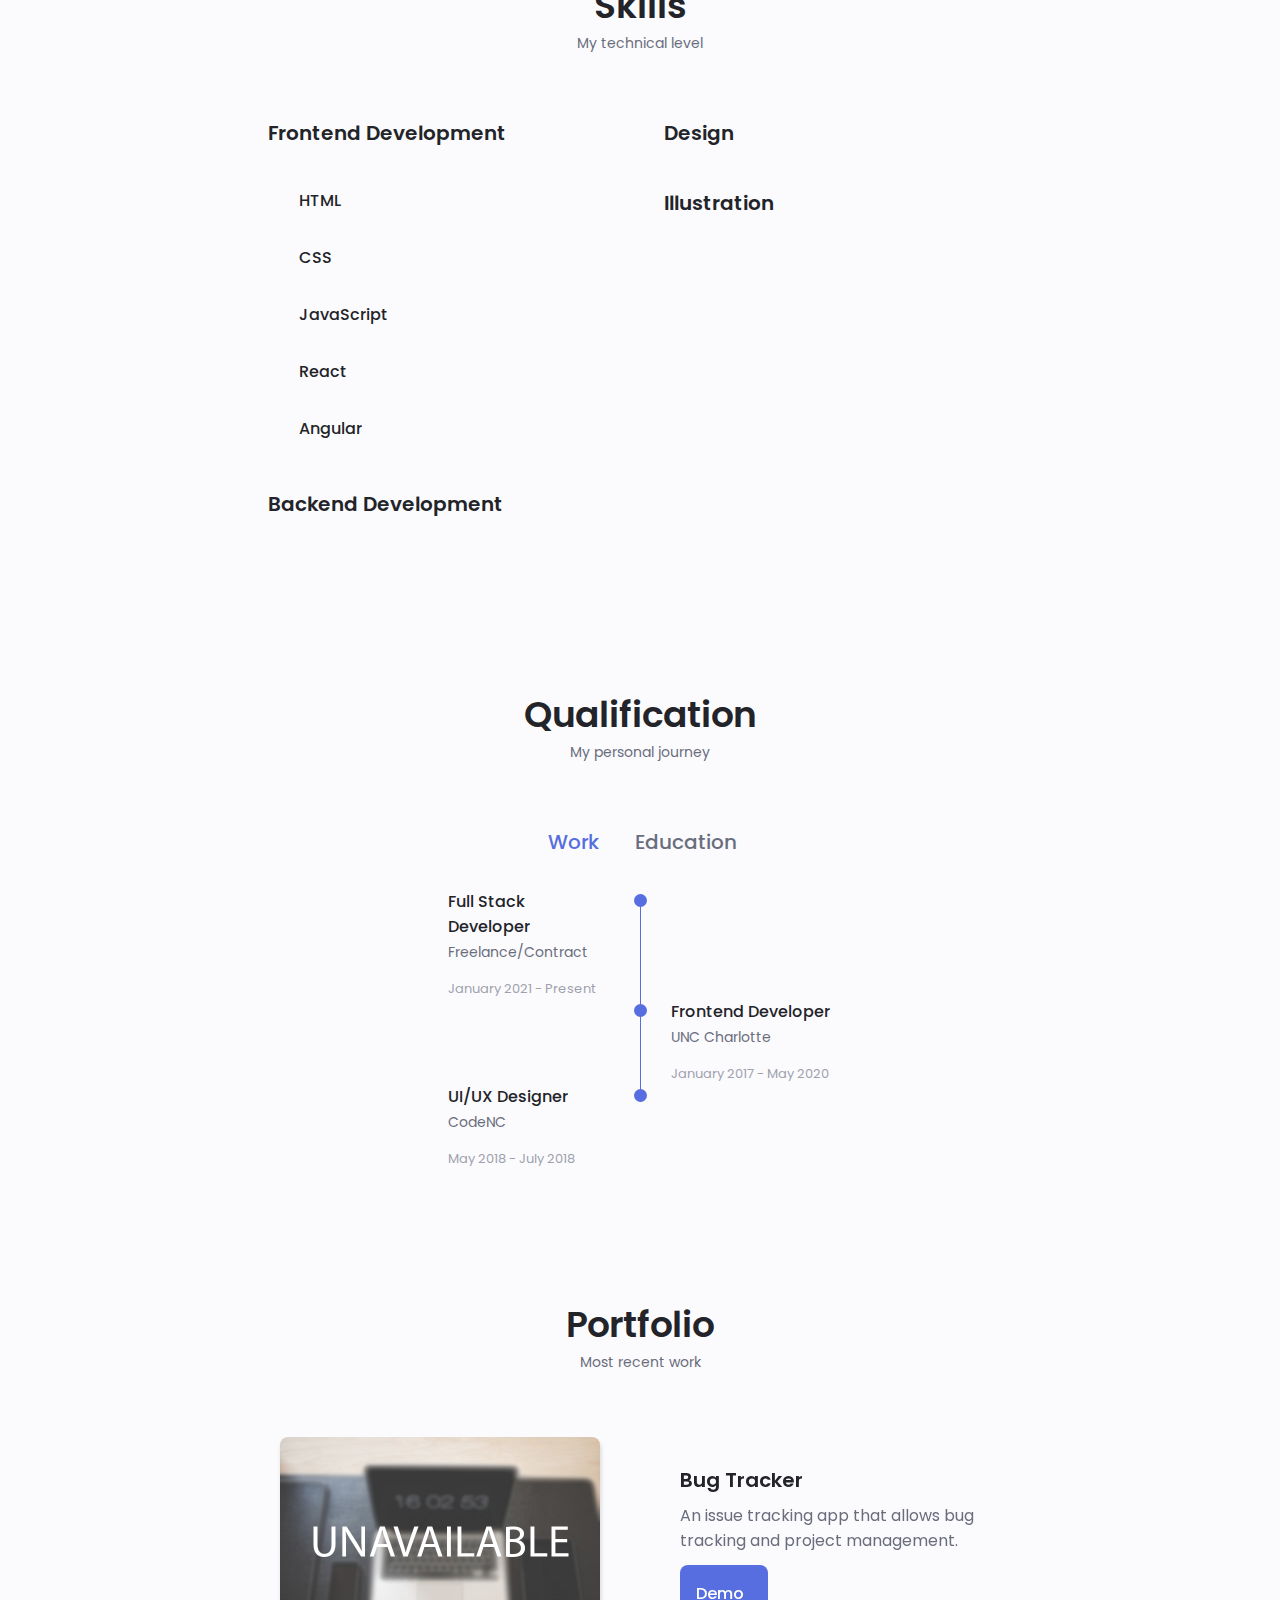
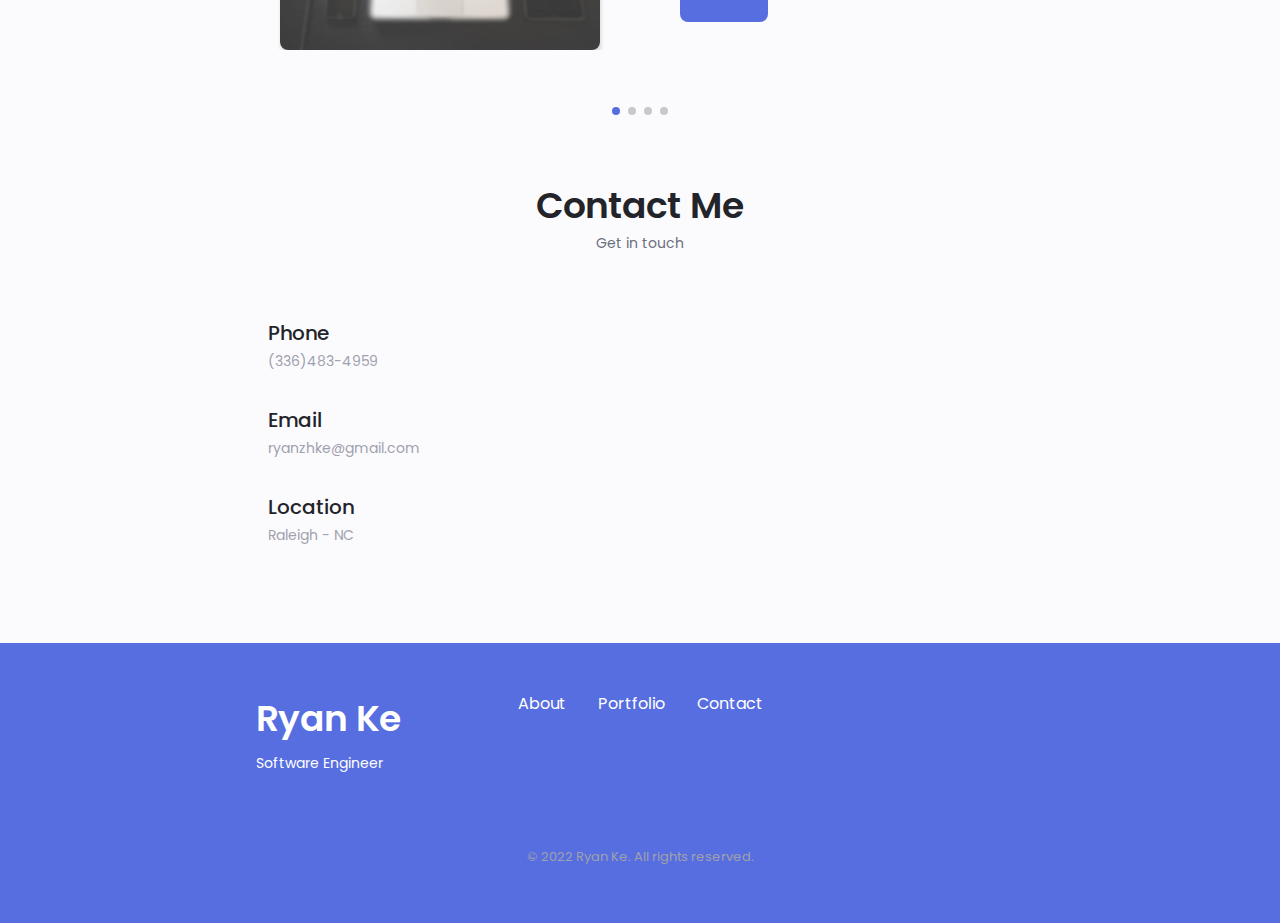
==== commit 6d11d27e: "Remove contact form" ====
--- a/index.html
+++ b/index.html
@@ -47,39 +47,39 @@
 					<ul class="nav__list grid">
 						<li class="nav__item">
 							<a href="#home" class="nav__link active-link">
-								<i class="uil uil-estate nav__icon"></i> Home
+								<span class="uil uil-estate nav__icon"></span> Home
 							</a>
 						</li>
 						<li class="nav__item">
 							<a href="#about" class="nav__link">
-								<i class="uil uil-user nav__icon"></i> About
+								<span class="uil uil-user nav__icon"></span> About
 							</a>
 						</li>
 						<li class="nav__item">
 							<a href="#skills" class="nav__link">
-								<i class="uil uil-file-alt nav__icon"></i> Skills
+								<span class="uil uil-file-alt nav__icon"></span> Skills
 							</a>
 						</li>
 						<li class="nav__item">
 							<a href="#portfolio" class="nav__link">
-								<i class="uil uil-scenery nav__icon"></i> Portfolio
+								<span class="uil uil-scenery nav__icon"></span> Portfolio
 							</a>
 						</li>
 						<li class="nav__item">
 							<a href="#contact" class="nav__link">
-								<i class="uil uil-message nav__icon"></i> Contact
+								<span class="uil uil-message nav__icon"></span> Contact
 							</a>
 						</li>
 					</ul>
-					<i class="uil uil-times nav__close" id="nav-close"></i>
+					<span class="uil uil-times nav__close" id="nav-close"></span>
 				</div>
 
 				<div class="nav__btns">
 					<!-- Theme change button -->
-					<i class="uil uil-moon change-theme" id="theme-button"></i>
+					<span class="uil uil-moon change-theme" id="theme-button"></span>
 
 					<div class="nav__toggle" id="nav-toggle">
-						<i class="uil uil-apps"></i>
+						<span class="uil uil-apps"></span>
 					</div>
 				</div>
 			</nav>
@@ -97,14 +97,14 @@
 								target="_blank"
 								class="home__social-icon"
 							>
-								<i class="uil uil-linkedin-alt"></i>
+								<span class="uil uil-linkedin-alt"></span>
 							</a>
 							<a
 								href="https://github.com/ryanzhke"
 								target="_blank"
 								class="home__social-icon"
 							>
-								<i class="uil uil-github-alt"></i>
+								<span class="uil uil-github-alt"></span>
 							</a>
 						</div>
 
@@ -123,16 +123,16 @@
 								Experienced in web design with an adaptive skillset.
 							</p>
 							<a href="#contact" class="button button--flex">
-								Contact Me <i class="uil uil-message button__icon"></i>
+								Contact Me <span class="uil uil-message button__icon"></span>
 							</a>
 						</div>
 					</div>
 
 					<div class="home__scroll">
 						<a href="#about" class="home__scroll-button button--flex">
-							<i class="uil uil-mouse-alt home__scroll-mouse"></i>
+							<span class="uil uil-mouse-alt home__scroll-mouse"></span>
 							<span class="home__scroll-name">Scroll down</span>
-							<i class="uil uil-arrow-down home__scroll-arrow"></i>
+							<span class="uil uil-arrow-down home__scroll-arrow"></span>
 						</a>
 					</div>
 				</div>
@@ -165,7 +165,7 @@
 								class="button button--flex"
 							>
 								Download Resume
-								<i class="uil uil-download-alt button__icon"></i>
+								<span class="uil uil-download-alt button__icon"></span>
 							</a>
 						</div>
 					</div>
@@ -182,13 +182,13 @@
 						<!--==================== SKILLS 1 ====================-->
 						<div class="skills__content skills__open">
 							<div class="skills__header">
-								<i class="uil uil-brackets-curly skills__icon"></i>
+								<span class="uil uil-brackets-curly skills__icon"></span>
 
 								<div>
 									<h1 class="skills__title">Frontend Development</h1>
 								</div>
 
-								<i class="uil uil-angle-down skills__arrow"></i>
+								<span class="uil uil-angle-down skills__arrow"></span>
 							</div>
 
 							<div class="skills__list grid">
@@ -227,13 +227,13 @@
 						<!--==================== SKILLS 2 ====================-->
 						<div class="skills__content skills__close">
 							<div class="skills__header">
-								<i class="uil uil-server-network skills__icon"></i>
+								<span class="uil uil-server-network skills__icon"></span>
 
 								<div>
 									<h1 class="skills__title">Backend Development</h1>
 								</div>
 
-								<i class="uil uil-angle-down skills__arrow"></i>
+								<span class="uil uil-angle-down skills__arrow"></span>
 							</div>
 
 							<div class="skills__list grid">
@@ -261,13 +261,13 @@
 						<!--==================== SKILLS 3 ====================-->
 						<div class="skills__content skills__close">
 							<div class="skills__header">
-								<i class="uil uil-swatchbook skills__icon"></i>
+								<span class="uil uil-swatchbook skills__icon"></span>
 
 								<div>
 									<h1 class="skills__title">Design</h1>
 								</div>
 
-								<i class="uil uil-angle-down skills__arrow"></i>
+								<span class="uil uil-angle-down skills__arrow"></span>
 							</div>
 
 							<div class="skills__list grid">
@@ -288,13 +288,13 @@
 						<!--==================== SKILLS 4 ====================-->
 						<div class="skills__content skills__close">
 							<div class="skills__header">
-								<i class="uil uil-illustration skills__icon"></i>
+								<span class="uil uil-illustration skills__icon"></span>
 
 								<div>
 									<h1 class="skills__title">Illustration</h1>
 								</div>
 
-								<i class="uil uil-angle-down skills__arrow"></i>
+								<span class="uil uil-angle-down skills__arrow"></span>
 							</div>
 
 							<div class="skills__list grid">
@@ -330,7 +330,7 @@
 							class="qualification__button button--flex qualification__active"
 							data-target="#work"
 						>
-							<i class="uil uil-briefcase-alt qualification__icon"></i>
+							<span class="uil uil-briefcase-alt qualification__icon"></span>
 							Work
 						</div>
 
@@ -338,7 +338,7 @@
 							class="qualification__button button--flex"
 							data-target="#education"
 						>
-							<i class="uil uil-graduation-cap qualification__icon"></i>
+							<span class="uil uil-graduation-cap qualification__icon"></span>
 							Education
 						</div>
 					</div>
@@ -358,7 +358,7 @@
 										>Freelance/Contract</span
 									>
 									<div class="qualification__calendar">
-										<i class="uil uil-calendar-alt"></i>
+										<span class="uil uil-calendar-alt"></span>
 										January 2021 - Present
 									</div>
 								</div>
@@ -382,7 +382,7 @@
 									<h3 class="qualification__title">Frontend Developer</h3>
 									<span class="qualification__subtitle">UNC Charlotte</span>
 									<div class="qualification__calendar">
-										<i class="uil uil-calendar-alt"></i>
+										<span class="uil uil-calendar-alt"></span>
 										January 2017 - May 2020
 									</div>
 								</div>
@@ -394,7 +394,7 @@
 									<h3 class="qualification__title">UI/UX Designer</h3>
 									<span class="qualification__subtitle">CodeNC</span>
 									<div class="qualification__calendar">
-										<i class="uil uil-calendar-alt"></i>
+										<span class="uil uil-calendar-alt"></span>
 										May 2018 - July 2018
 									</div>
 								</div>
@@ -415,7 +415,7 @@
 										>University of North Carolina - Charlotte</span
 									>
 									<div class="qualification__calendar">
-										<i class="uil uil-calendar-alt"></i>
+										<span class="uil uil-calendar-alt"></span>
 										August 2016 - December 2020
 									</div>
 								</div>
@@ -451,7 +451,7 @@
 									class="button button--flex button--small portfolio__button"
 								>
 									Demo
-									<i class="uil uil-arrow-right button__icon"></i>
+									<span class="uil uil-arrow-right button__icon"></span>
 								</a>
 							</div>
 						</div>
@@ -475,7 +475,7 @@
 									class="button button--flex button--small portfolio__button"
 								>
 									Demo
-									<i class="uil uil-arrow-right button__icon"></i>
+									<span class="uil uil-arrow-right button__icon"></span>
 								</a>
 							</div>
 						</div>
@@ -495,7 +495,7 @@
 									class="button button--flex button--small portfolio__button"
 								>
 									Demo
-									<i class="uil uil-arrow-right button__icon"></i>
+									<span class="uil uil-arrow-right button__icon"></span>
 								</a>
 							</div>
 						</div>
@@ -515,7 +515,7 @@
 									class="button button--flex button--small portfolio__button"
 								>
 									Demo
-									<i class="uil uil-arrow-right button__icon"></i>
+									<span class="uil uil-arrow-right button__icon"></span>
 								</a>
 							</div>
 						</div>
@@ -523,10 +523,10 @@
 
 					<!-- Add Arrows -->
 					<div class="swiper-button-next">
-						<i class="uil uil-angle-right-b swiper-portfolio-icon"></i>
+						<span class="uil uil-angle-right-b swiper-portfolio-icon"></span>
 					</div>
 					<div class="swiper-button-prev">
-						<i class="uil uil-angle-left-b swiper-portfolio-icon"></i>
+						<span class="uil uil-angle-left-b swiper-portfolio-icon"></span>
 					</div>
 
 					<!-- Add Pagination -->
@@ -542,7 +542,7 @@
 				<div class="contact__container container grid">
 					<div>
 						<div class="contact__information">
-							<i class="uil uil-phone contact__icon"></i>
+							<span class="uil uil-phone contact__icon"></span>
 
 							<div>
 								<h3 class="contact__title">Phone</h3>
@@ -551,7 +551,7 @@
 						</div>
 
 						<div class="contact__information">
-							<i class="uil uil-envelope contact__icon"></i>
+							<span class="uil uil-envelope contact__icon"></span>
 
 							<div>
 								<h3 class="contact__title">Email</h3>
@@ -560,7 +560,7 @@
 						</div>
 
 						<div class="contact__information">
-							<i class="uil uil-map-marker contact__icon"></i>
+							<span class="uil uil-map-marker contact__icon"></span>
 
 							<div>
 								<h3 class="contact__title">Location</h3>
@@ -568,40 +568,6 @@
 							</div>
 						</div>
 					</div>
-
-					<form action="" class="contact__form grid">
-						<div class="contact__inputs grid">
-							<div class="contact__content">
-								<label for="" class="contact__label">Name</label>
-								<input type="text" class="contact__input" />
-							</div>
-							<div class="contact__content">
-								<label for="" class="contact__label">Email</label>
-								<input type="email" class="contact__input" />
-							</div>
-						</div>
-						<div class="contact__content">
-							<label for="" class="contact__label">Topic</label>
-							<input type="text" class="contact__input" />
-						</div>
-						<div class="contact__content">
-							<label for="" class="contact__label">Message</label>
-							<textarea
-								name=""
-								id=""
-								cols="0"
-								rows="7"
-								class="contact__input"
-							></textarea>
-						</div>
-
-						<div>
-							<a href="#" class="button button--flex">
-								Send Message
-								<i class="uil uil-message button__icon"></i>
-							</a>
-						</div>
-					</form>
 				</div>
 			</section>
 		</main>
@@ -628,13 +594,13 @@
 					</ul>
 				</div>
 
-				<p class="footer__copy">&#169; Ryan Ke. All rights reserved.</p>
+				<p class="footer__copy">&#169; 2022 Ryan Ke. All rights reserved.</p>
 			</div>
 		</footer>
 
 		<!--==================== SCROLL TOP ====================-->
 		<a href="#" class="scrollup" id="scroll-up">
-			<i class="uil uil-arrow-up scrollup__icon"></i>
+			<span class="uil uil-arrow-up scrollup__icon"></span>
 		</a>
 
 		<!--==================== SWIPER JS ====================-->
--- a/assets/css/styles.css
+++ b/assets/css/styles.css
@@ -6,8 +6,7 @@
 	--header-height: 3rem;
 
 	/*========== Colors ==========*/
-	/* Change favorite color */
-	--hue-color: 230; /*Purple 250 - Green 142 - Blue 230 - Pink 340*/
+	--hue-color: 230;
 
 	/* HSL color mode */
 	--first-color: hsl(var(--hue-color), 69%, 61%);
@@ -290,6 +289,11 @@
 	row-gap: 1rem;
 }
 
+.home__social-icon {
+	font-size: 1.25rem;
+	color: var(--first-color);
+}
+
 .home__social-icon:hover {
 	color: var(--first-color-alt);
 }
@@ -300,7 +304,7 @@
 }
 
 .home__blob-img {
-	width: 250px;
+	width: 300px;
 	border-radius: 50%;
 }
 
@@ -480,6 +484,11 @@
 	column-gap: 1.5rem;
 }
 
+.qualification__title {
+	font-size: var(--normal-font-size);
+	font-weight: var(--font-medium);
+}
+
 .qualification__subtitle {
 	display: inline-block;
 	font-size: var(--small-font-size);
@@ -604,28 +613,6 @@
 .contact__subtitle {
 	font-size: var(--small-font-size);
 	color: var(--text-color-light);
-}
-
-.contact__content {
-	background-color: var(--input-color);
-	border-radius: 0.5rem;
-	padding: 0.75rem 1rem 0.25rem;
-}
-
-.contact__label {
-	font-size: var(--smaller-font-size);
-	color: var(--title-color);
-}
-
-.contact__input {
-	width: 100%;
-	background-color: var(--input-color);
-	color: var(--text-color);
-	font-family: var(--body-font);
-	font-size: var(--normal-font-size);
-	border: none;
-	outline: none;
-	padding: 0.25rem 0.5rem 0.5rem 0;
 }
 
 /*==================== FOOTER ====================*/
@@ -910,17 +897,4 @@
 	.swiper-horizontal > .swiper-pagination-bullets {
 		bottom: -4.5rem;
 	}
-
-	.contact__form {
-		width: 460px;
-	}
-	.contact__inputs {
-		grid-template-columns: repeat(2, 1fr);
-	}
-}
-
-@media screen and (min-height: 1080) {
-	.about {
-		margin-top: 400px;
-	}
-}
+}
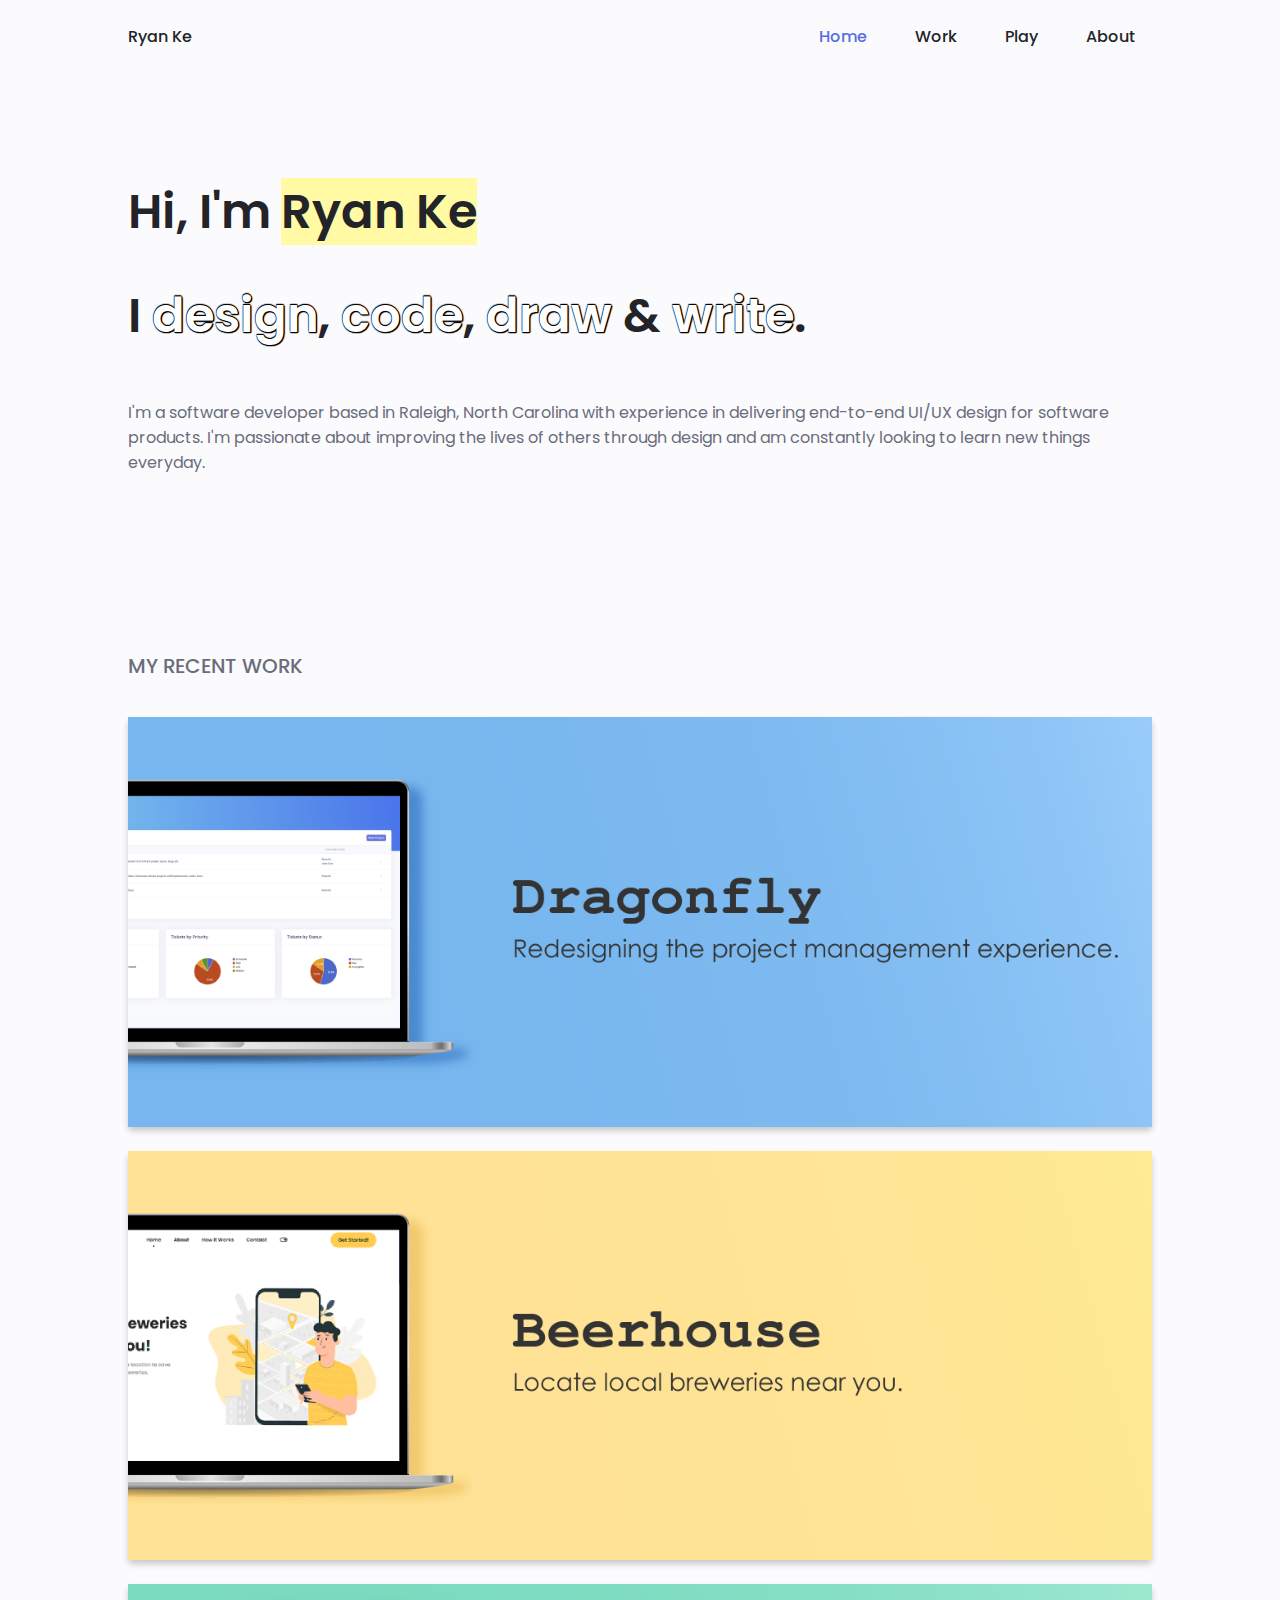
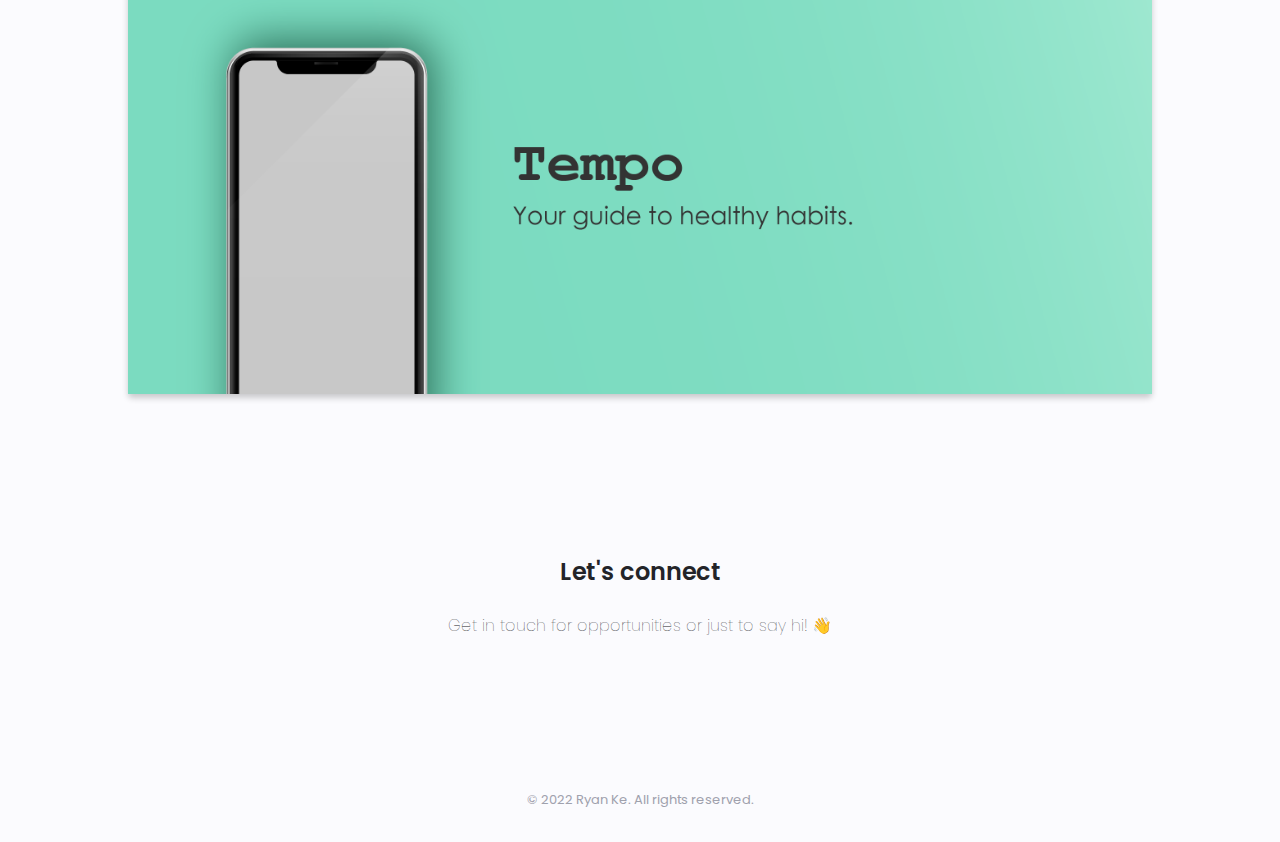
==== commit 6d4667bd: "Add new portfolio template" ====
--- a/index.html
+++ b/index.html
@@ -4,6 +4,7 @@
 		<meta charset="UTF-8" />
 		<meta http-equiv="X-UA-Compatible" content="IE=edge" />
 		<meta name="viewport" content="width=device-width, initial-scale=1.0" />
+
 		<!--==================== UNICONS ====================-->
 		<link
 			rel="stylesheet"
@@ -28,14 +29,13 @@
 			sizes="16x16"
 			href="assets/img/favicon/favicon-16x16.png"
 		/>
-
-		<!--==================== SWIPER CSS ====================-->
-		<link rel="stylesheet" href="assets/css/swiper-bundle.min.css" />
+		<link rel="manifest" href="assets/img/favicon/site.webmanifest" />
 
 		<!--==================== CSS ====================-->
 		<link rel="stylesheet" href="assets/css/styles.css" />
-
-		<title>Ryan Ke | Software Engineer</title>
+		<link rel="stylesheet" href="assets/css/styles-secondary.css" />
+
+		<title>Ryan Ke</title>
 	</head>
 	<body>
 		<!--==================== HEADER ====================-->
@@ -46,38 +46,43 @@
 				<div class="nav__menu" id="nav-menu">
 					<ul class="nav__list grid">
 						<li class="nav__item">
-							<a href="#home" class="nav__link active-link">
-								<span class="uil uil-estate nav__icon"></span> Home
+							<a href="#home" class="nav__link active-link"
+								><span class="uil uil-estate nav__icon"></span> Home
 							</a>
 						</li>
 						<li class="nav__item">
-							<a href="#about" class="nav__link">
+							<div class="dropdown">
+								<a href="#work" class="nav__link drop-link">
+									<span class="uil uil-file-alt nav__icon"></span> Work
+								</a>
+								<div class="dropdown-content">
+									<a href="work/dragonfly.html">Dragonfly</a>
+									<a href="work/beerhouse.html">Beerhouse</a>
+									<a href="work/tempo.html">Tempo</a>
+								</div>
+							</div>
+						</li>
+						<li class="nav__item">
+							<div class="dropdown">
+								<a href="#" class="nav__link drop-link">
+									<span class="uil uil-scenery nav__icon"></span> Play
+								</a>
+								<div class="dropdown-content">
+									<a href="play/photography.html">Photography</a>
+									<a href="play/art.html">Art</a>
+								</div>
+							</div>
+						</li>
+						<li class="nav__item">
+							<a href="about.html" class="nav__link">
 								<span class="uil uil-user nav__icon"></span> About
 							</a>
 						</li>
-						<li class="nav__item">
-							<a href="#skills" class="nav__link">
-								<span class="uil uil-file-alt nav__icon"></span> Skills
-							</a>
-						</li>
-						<li class="nav__item">
-							<a href="#portfolio" class="nav__link">
-								<span class="uil uil-scenery nav__icon"></span> Portfolio
-							</a>
-						</li>
-						<li class="nav__item">
-							<a href="#contact" class="nav__link">
-								<span class="uil uil-message nav__icon"></span> Contact
-							</a>
-						</li>
 					</ul>
 					<span class="uil uil-times nav__close" id="nav-close"></span>
 				</div>
 
 				<div class="nav__btns">
-					<!-- Theme change button -->
-					<span class="uil uil-moon change-theme" id="theme-button"></span>
-
 					<div class="nav__toggle" id="nav-toggle">
 						<span class="uil uil-apps"></span>
 					</div>
@@ -91,481 +96,57 @@
 			<section class="home section" id="home">
 				<div class="home__container container grid">
 					<div class="home__content grid">
-						<div class="home__social">
-							<a
-								href="https://www.linkedin.com/in/rke/"
-								target="_blank"
-								class="home__social-icon"
-							>
-								<span class="uil uil-linkedin-alt"></span>
-							</a>
-							<a
-								href="https://github.com/ryanzhke"
-								target="_blank"
-								class="home__social-icon"
-							>
-								<span class="uil uil-github-alt"></span>
-							</a>
-						</div>
-
-						<div class="home__img">
-							<img
-								src="assets/img/profile.jpg"
-								alt="profile"
-								class="home__blob-img"
-							/>
-						</div>
-
-						<div class="home__data">
-							<h1 class="home__title">Hi, I'm Ryan!</h1>
-							<h3 class="home__subtitle">Software Engineer</h3>
+						<div class="home__data home__adj">
+							<h2 class="home__title">
+								Hi, I'm <a href="about.html" class="home__name">Ryan Ke</a>
+							</h2>
+							<h2 class="home__title">
+								I <a href="#work" class="home__link design">design</a>,
+								<a href="https://github.com/ryanzhke" class="home__link code"
+									>code</a
+								>, <a href="play/art.html" class="home__link draw">draw</a> &
+								<a href="#" class="home__link write">write</a>.
+							</h2>
 							<p class="home__description">
-								Experienced in web design with an adaptive skillset.
+								I'm a software developer based in Raleigh, North Carolina with
+								experience in delivering end-to-end UI/UX design for software
+								products. I'm passionate about improving the lives of others
+								through design and am constantly looking to learn new things
+								everyday.
 							</p>
-							<a href="#contact" class="button button--flex">
-								Contact Me <span class="uil uil-message button__icon"></span>
-							</a>
-						</div>
-					</div>
-
-					<div class="home__scroll">
-						<a href="#about" class="home__scroll-button button--flex">
-							<span class="uil uil-mouse-alt home__scroll-mouse"></span>
-							<span class="home__scroll-name">Scroll down</span>
-							<span class="uil uil-arrow-down home__scroll-arrow"></span>
-						</a>
+						</div>
 					</div>
 				</div>
 			</section>
 
-			<!--==================== ABOUT ====================-->
-			<section class="about section" id="about">
-				<h2 class="section__title">About Me</h2>
-				<span class="section__subtitle">My introduction</span>
-
-				<div class="about__container container grid">
-					<div class="about__data">
-						<p class="about__description">
-							I am a professional software developer and all around tech
-							entusiast, usually found trying something new or learning a new
-							skill I've never done before (or way over my head).
-						</p>
-
-						<p class="about__description">
-							My professional experience is brief, but I pick up topics and
-							adapt quickly, allowing me to take on responsibilities and roles
-							much larger than myself. There is never a time I am not proud of
-							the work I do.
-						</p>
-
-						<div class="about__buttons">
-							<a
-								download=""
-								href="assets/pdf/RESUME_RYAN_KE.pdf"
-								class="button button--flex"
-							>
-								Download Resume
-								<span class="uil uil-download-alt button__icon"></span>
-							</a>
-						</div>
-					</div>
-				</div>
-			</section>
-
-			<!--==================== SKILLS ====================-->
-			<section class="skills section" id="skills">
-				<h2 class="section__title">Skills</h2>
-				<span class="section__subtitle">My technical level</span>
-
-				<div class="skills__container container grid">
-					<div>
-						<!--==================== SKILLS 1 ====================-->
-						<div class="skills__content skills__open">
-							<div class="skills__header">
-								<span class="uil uil-brackets-curly skills__icon"></span>
-
-								<div>
-									<h1 class="skills__title">Frontend Development</h1>
-								</div>
-
-								<span class="uil uil-angle-down skills__arrow"></span>
-							</div>
-
-							<div class="skills__list grid">
-								<div class="skills__data">
-									<div class="skills__titles">
-										<h3 class="skills__name">HTML</h3>
-									</div>
-								</div>
-
-								<div class="skills__data">
-									<div class="skills__titles">
-										<h3 class="skills__name">CSS</h3>
-									</div>
-								</div>
-
-								<div class="skills__data">
-									<div class="skills__titles">
-										<h3 class="skills__name">JavaScript</h3>
-									</div>
-								</div>
-
-								<div class="skills__data">
-									<div class="skills__titles">
-										<h3 class="skills__name">React</h3>
-									</div>
-								</div>
-
-								<div class="skills__data">
-									<div class="skills__titles">
-										<h3 class="skills__name">Angular</h3>
-									</div>
-								</div>
-							</div>
-						</div>
-
-						<!--==================== SKILLS 2 ====================-->
-						<div class="skills__content skills__close">
-							<div class="skills__header">
-								<span class="uil uil-server-network skills__icon"></span>
-
-								<div>
-									<h1 class="skills__title">Backend Development</h1>
-								</div>
-
-								<span class="uil uil-angle-down skills__arrow"></span>
-							</div>
-
-							<div class="skills__list grid">
-								<div class="skills__data">
-									<div class="skills__titles">
-										<h3 class="skills__name">NodeJS</h3>
-									</div>
-								</div>
-
-								<div class="skills__data">
-									<div class="skills__titles">
-										<h3 class="skills__name">Python</h3>
-									</div>
-								</div>
-
-								<div class="skills__data">
-									<div class="skills__titles">
-										<h3 class="skills__name">Firebase</h3>
-									</div>
-								</div>
-							</div>
-						</div>
-					</div>
-					<div>
-						<!--==================== SKILLS 3 ====================-->
-						<div class="skills__content skills__close">
-							<div class="skills__header">
-								<span class="uil uil-swatchbook skills__icon"></span>
-
-								<div>
-									<h1 class="skills__title">Design</h1>
-								</div>
-
-								<span class="uil uil-angle-down skills__arrow"></span>
-							</div>
-
-							<div class="skills__list grid">
-								<div class="skills__data">
-									<div class="skills__titles">
-										<h3 class="skills__name">Adobe XD</h3>
-									</div>
-								</div>
-
-								<div class="skills__data">
-									<div class="skills__titles">
-										<h3 class="skills__name">Figma</h3>
-									</div>
-								</div>
-							</div>
-						</div>
-
-						<!--==================== SKILLS 4 ====================-->
-						<div class="skills__content skills__close">
-							<div class="skills__header">
-								<span class="uil uil-illustration skills__icon"></span>
-
-								<div>
-									<h1 class="skills__title">Illustration</h1>
-								</div>
-
-								<span class="uil uil-angle-down skills__arrow"></span>
-							</div>
-
-							<div class="skills__list grid">
-								<div class="skills__data">
-									<div class="skills__titles">
-										<h3 class="skills__name">Photoshop</h3>
-									</div>
-								</div>
-								<div class="skills__data">
-									<div class="skills__titles">
-										<h3 class="skills__name">Illustrator</h3>
-									</div>
-								</div>
-								<div class="skills__data">
-									<div class="skills__titles">
-										<h3 class="skills__name">After Effects</h3>
-									</div>
-								</div>
-							</div>
-						</div>
-					</div>
-				</div>
-			</section>
-
-			<!--==================== QUALIFICATION ====================-->
-			<section class="qualification section">
-				<h2 class="section__title">Qualification</h2>
-				<span class="section__subtitle">My personal journey</span>
-
-				<div class="qualification__container container">
-					<div class="qualification__tabs">
-						<div
-							class="qualification__button button--flex qualification__active"
-							data-target="#work"
-						>
-							<span class="uil uil-briefcase-alt qualification__icon"></span>
-							Work
-						</div>
-
-						<div
-							class="qualification__button button--flex"
-							data-target="#education"
-						>
-							<span class="uil uil-graduation-cap qualification__icon"></span>
-							Education
-						</div>
-					</div>
-
-					<div class="qualification__sections">
-						<!--==================== QUALIFICATION Content 1 ====================-->
-						<div
-							class="qualification__content qualification__active"
-							data-content
-							id="work"
-						>
-							<!--==================== QUALIFICATION 1 ====================-->
-							<div class="qualification__data">
-								<div>
-									<h3 class="qualification__title">Full Stack Developer</h3>
-									<span class="qualification__subtitle"
-										>Freelance/Contract</span
-									>
-									<div class="qualification__calendar">
-										<span class="uil uil-calendar-alt"></span>
-										January 2021 - Present
-									</div>
-								</div>
-
-								<div>
-									<span class="qualification__rounder"></span>
-									<span class="qualification__line"></span>
-								</div>
-							</div>
-
-							<!--==================== QUALIFICATION 2 ====================-->
-							<div class="qualification__data">
-								<div></div>
-
-								<div>
-									<span class="qualification__rounder"></span>
-									<span class="qualification__line"></span>
-								</div>
-
-								<div>
-									<h3 class="qualification__title">Frontend Developer</h3>
-									<span class="qualification__subtitle">UNC Charlotte</span>
-									<div class="qualification__calendar">
-										<span class="uil uil-calendar-alt"></span>
-										January 2017 - May 2020
-									</div>
-								</div>
-							</div>
-
-							<!--==================== QUALIFICATION 3 ====================-->
-							<div class="qualification__data">
-								<div>
-									<h3 class="qualification__title">UI/UX Designer</h3>
-									<span class="qualification__subtitle">CodeNC</span>
-									<div class="qualification__calendar">
-										<span class="uil uil-calendar-alt"></span>
-										May 2018 - July 2018
-									</div>
-								</div>
-
-								<div>
-									<span class="qualification__rounder"></span>
-								</div>
-							</div>
-						</div>
-
-						<!--==================== QUALIFICATION Content 2 ====================-->
-						<div class="qualification__content" data-content id="education">
-							<!--==================== QUALIFICATION 1 ====================-->
-							<div class="qualification__data">
-								<div>
-									<h3 class="qualification__title">B.S. Computer Science</h3>
-									<span class="qualification__subtitle"
-										>University of North Carolina - Charlotte</span
-									>
-									<div class="qualification__calendar">
-										<span class="uil uil-calendar-alt"></span>
-										August 2016 - December 2020
-									</div>
-								</div>
-
-								<div>
-									<span class="qualification__rounder"></span>
-								</div>
-							</div>
-						</div>
-					</div>
-				</div>
-			</section>
-
-			<!--==================== PORTFOLIO ====================-->
-			<section class="portfolio section" id="portfolio">
-				<h2 class="section__title">Portfolio</h2>
-				<span class="section__subtitle">Most recent work</span>
-
-				<div class="portfolio__container container swiper mySwiper">
-					<div class="swiper-wrapper">
-						<!--==================== PORTFOLIO 1 ====================-->
-						<div class="portfolio__content grid swiper-slide">
-							<img src="assets/img/sample.png" alt="" class="portfolio__img" />
-
-							<div class="portfolio__data">
-								<h3 class="portfolio__title">Bug Tracker</h3>
-								<p class="portfolio__description">
-									An issue tracking app that allows bug tracking and project
-									management.
-								</p>
-								<a
-									href="#"
-									class="button button--flex button--small portfolio__button"
-								>
-									Demo
-									<span class="uil uil-arrow-right button__icon"></span>
-								</a>
-							</div>
-						</div>
-
-						<!--==================== PORTFOLIO 2 ====================-->
-						<div class="portfolio__content grid swiper-slide">
-							<img
-								src="assets/img/brewhouse.png"
-								alt=""
-								class="portfolio__img"
-							/>
-
-							<div class="portfolio__data">
-								<h3 class="portfolio__title">Brewhouse</h3>
-								<p class="portfolio__description">
-									A search-based app that lets users find and save local
-									breweries.
-								</p>
-								<a
-									href="#"
-									class="button button--flex button--small portfolio__button"
-								>
-									Demo
-									<span class="uil uil-arrow-right button__icon"></span>
-								</a>
-							</div>
-						</div>
-
-						<!--==================== PORTFOLIO 3 ====================-->
-						<div class="portfolio__content grid swiper-slide">
-							<img src="assets/img/sample.png" alt="" class="portfolio__img" />
-
-							<div class="portfolio__data">
-								<h3 class="portfolio__title">Find-It</h3>
-								<p class="portfolio__description">
-									An e-commerce app that allows users to compare prices across
-									multiple internet storefronts.
-								</p>
-								<a
-									href="#"
-									class="button button--flex button--small portfolio__button"
-								>
-									Demo
-									<span class="uil uil-arrow-right button__icon"></span>
-								</a>
-							</div>
-						</div>
-
-						<!--==================== PORTFOLIO 4 ====================-->
-						<div class="portfolio__content grid swiper-slide">
-							<img src="assets/img/sample.png" alt="" class="portfolio__img" />
-
-							<div class="portfolio__data">
-								<h3 class="portfolio__title">Personal Design Portfolio</h3>
-								<p class="portfolio__description">
-									An online portfolio to showcase digital media content and
-									photography.
-								</p>
-								<a
-									href="#"
-									class="button button--flex button--small portfolio__button"
-								>
-									Demo
-									<span class="uil uil-arrow-right button__icon"></span>
-								</a>
-							</div>
-						</div>
-					</div>
-
-					<!-- Add Arrows -->
-					<div class="swiper-button-next">
-						<span class="uil uil-angle-right-b swiper-portfolio-icon"></span>
-					</div>
-					<div class="swiper-button-prev">
-						<span class="uil uil-angle-left-b swiper-portfolio-icon"></span>
-					</div>
-
-					<!-- Add Pagination -->
-					<div class="swiper-pagination"></div>
-				</div>
-			</section>
-
-			<!--==================== CONTACT ME ====================-->
-			<section class="contact section" id="contact">
-				<h2 class="section__title">Contact Me</h2>
-				<span class="section__subtitle">Get in touch</span>
-
-				<div class="contact__container container grid">
-					<div>
-						<div class="contact__information">
-							<span class="uil uil-phone contact__icon"></span>
-
-							<div>
-								<h3 class="contact__title">Phone</h3>
-								<span class="contact__subtitle">(336)483-4959</span>
-							</div>
-						</div>
-
-						<div class="contact__information">
-							<span class="uil uil-envelope contact__icon"></span>
-
-							<div>
-								<h3 class="contact__title">Email</h3>
-								<span class="contact__subtitle">ryanzhke@gmail.com</span>
-							</div>
-						</div>
-
-						<div class="contact__information">
-							<span class="uil uil-map-marker contact__icon"></span>
-
-							<div>
-								<h3 class="contact__title">Location</h3>
-								<span class="contact__subtitle">Raleigh - NC</span>
-							</div>
+			<!--==================== WORK ====================-->
+			<section class="work section" id="work">
+				<div class="work__container container grid">
+					<h2 class="work__subtitle">MY RECENT WORK</h2>
+					<!--==================== WORK 1 ====================-->
+					<div class="work__content">
+						<div>
+							<a href="work/dragonfly.html"
+								><img src="assets/img/work1.png" alt="work1" class="work__img"
+							/></a>
+						</div>
+					</div>
+
+					<!--==================== Work 2 ====================-->
+					<div class="work__content">
+						<div>
+							<a href="work/beerhouse.html"
+								><img src="assets/img/work2.png" alt="work2" class="work__img"
+							/></a>
+						</div>
+					</div>
+
+					<!--==================== Work 3 ====================-->
+					<div class="work__content">
+						<div>
+							<a href="work/tempo.html"
+								><img src="assets/img/work3.png" alt="work1" class="work__img"
+							/></a>
 						</div>
 					</div>
 				</div>
@@ -577,24 +158,35 @@
 			<div class="footer__bg">
 				<div class="footer__container container grid">
 					<div>
-						<h1 class="footer__title">Ryan Ke</h1>
-						<span class="footer__subtitle">Software Engineer</span>
-					</div>
-
-					<ul class="footer__links">
-						<li>
-							<a href="#about" class="footer__link">About</a>
-						</li>
-						<li>
-							<a href="#portfolio" class="footer__link">Portfolio</a>
-						</li>
-						<li>
-							<a href="#contact" class="footer__link">Contact</a>
-						</li>
-					</ul>
-				</div>
-
-				<p class="footer__copy">&#169; 2022 Ryan Ke. All rights reserved.</p>
+						<h1 class="footer__title">Let's connect</h1>
+						<h3 class="footer__subtitle">
+							Get in touch for opportunities or just to say hi! &#128075;
+						</h3>
+					</div>
+
+					<div class="footer__links">
+						<a
+							href="https://www.linkedin.com/in/rke/"
+							target="_blank"
+							class="social-icon"
+							><span class="uil uil-linkedin"></span
+						></a>
+						<a
+							href="mailto:ryanzhke@gmail.com"
+							target="_blank"
+							class="social-icon"
+							><span class="uil uil-envelope"></span
+						></a>
+						<a
+							href="https://github.com/ryanzhke"
+							target="_blank"
+							class="social-icon"
+							><span class="uil uil-github"></span
+						></a>
+					</div>
+
+					<p class="footer__copy">&#169; 2022 Ryan Ke. All rights reserved.</p>
+				</div>
 			</div>
 		</footer>
 
@@ -603,9 +195,6 @@
 			<span class="uil uil-arrow-up scrollup__icon"></span>
 		</a>
 
-		<!--==================== SWIPER JS ====================-->
-		<script src="assets/js/swiper-bundle.min.js"></script>
-
 		<!--==================== MAIN JS ====================-->
 		<script src="assets/js/main.js"></script>
 	</body>
--- a/assets/css/styles.css
+++ b/assets/css/styles.css
@@ -1,7 +1,6 @@
 /*==================== GOOGLE FONTS ====================*/
 @import url("https://fonts.googleapis.com/css2?family=Poppins:wght@400;500;600&display=swap");
 
-/*==================== VARIABLES CSS ====================*/
 :root {
 	--header-height: 3rem;
 
@@ -68,41 +67,12 @@
 	}
 }
 
-/*========== Variables Dark theme ==========*/
-body.dark-theme {
-	/* HSL color mode */
-	--first-color-second: hsl(var(--hue-color), 30%, 8%);
-	--title-color: hsl(var(--hue-color), 8%, 95%);
-	--text-color: hsl(var(--hue-color), 8%, 75%);
-	--input-color: hsl(var(--hue-color), 29%, 16%);
-	--body-color: hsl(var(--hue-color), 28%, 12%);
-	--container-color: hsl(var(--hue-color), 29%, 16%);
-	--scroll-bar-color: hsl(var(--hue-color), 12%, 48%);
-	--scroll-thumb-color: hsl(var(--hue-color), 12%, 36%);
-}
-
-/*========== Button Dark/Light ==========*/
-.nav__btns {
-	display: flex;
-	align-items: center;
-}
-
-.change-theme {
-	font-size: 1.25rem;
-	color: var(--title-color);
-	margin-right: var(--mb-1);
-	cursor: pointer;
-}
-
-.change-theme:hover {
-	color: var(--first-color);
-}
-
 /*==================== BASE ====================*/
 * {
 	box-sizing: border-box;
 	padding: 0;
 	margin: 0;
+	/* border: 0.5px solid red; */
 }
 
 html {
@@ -133,30 +103,9 @@
 	text-decoration: none;
 }
 
-img {
-	max-width: 100%;
-	height: auto;
-}
-
 /*==================== REUSABLE CSS CLASSES ====================*/
 .section {
 	padding: 2rem 0 4rem;
-}
-
-.section__title {
-	font-size: var(--h1-font-size);
-	color: var(--title-color);
-}
-
-.section__subtitle {
-	display: block;
-	font-size: var(--small-font-size);
-	margin-bottom: var(--mb-3);
-}
-
-.section__title,
-.section__subtitle {
-	text-align: center;
 }
 
 /*==================== LAYOUT ====================*/
@@ -178,6 +127,12 @@
 	left: 0;
 	z-index: var(--z-fixed);
 	background-color: var(--body-color);
+}
+
+.error__title {
+	text-align: center;
+	font-size: var(--big-font-size);
+	margin: 4rem;
 }
 
 /*==================== NAV ====================*/
@@ -231,7 +186,7 @@
 	display: flex;
 	flex-direction: column;
 	align-items: center;
-	font-size: var(--small-font-size);
+	font-size: var(--normal-font-size);
 	color: var(--title-color);
 	font-weight: var(--font-medium);
 }
@@ -269,7 +224,7 @@
 
 /* Change background header */
 .scroll-header {
-	box-shadow: 0 -1px 4px rgba(0, 0, 0, 0.15);
+	box-shadow: 0 -1px 10px rgba(0, 0, 0, 0.15);
 }
 
 /*==================== HOME ====================*/
@@ -278,341 +233,198 @@
 }
 
 .home__content {
-	grid-template-columns: 0.5fr 3fr;
 	padding-top: 3.5rem;
 	align-items: center;
 }
 
-.home__social {
-	display: grid;
-	grid-template-columns: max-content;
-	row-gap: 1rem;
-}
-
-.home__social-icon {
-	font-size: 1.25rem;
-	color: var(--first-color);
-}
-
-.home__social-icon:hover {
-	color: var(--first-color-alt);
-}
-
-.home__blob {
-	width: 200px;
-	fill: var(--first-color);
-}
-
-.home__blob-img {
-	width: 300px;
-	border-radius: 50%;
-}
-
 .home__data {
 	grid-column: 1/3;
 }
 
-.home__title {
+.home__adj {
+	padding-top: 3rem;
+}
+
+.home__title,
+.about__title {
 	font-size: var(--big-font-size);
-}
-
-.home__subtitle {
+	margin-top: var(--mb-2);
+	margin-bottom: var(--mb-0-25);
+}
+
+.home__name {
+	color: var(--title-color);
+	background-image: linear-gradient(rgb(255, 250, 163), rgb(255, 250, 163));
+}
+
+.home__name:hover {
+	color: #fff;
+	background-image: none;
+	text-shadow: 0 -1px 1px #000, 1px 1px 1px #000, 0 1px 1px #000,
+		1px 1px 1px #000, 1px 0 1px #000, 0 -1px 1px #000;
+}
+
+.home__link {
+	color: #fff;
+	text-shadow: 0 -1px 1px #000, 1px 1px 1px #000, 0 1px 1px #000,
+		1px 1px 1px #000, 1px 0 1px #000, 0 -1px 1px #000;
+}
+
+.design:hover,
+.code:hover,
+.draw:hover,
+.write:hover {
+	text-shadow: none;
+	color: var(--title-color);
+}
+
+.design:hover {
+	background-image: linear-gradient(
+		rgba(206, 254, 157, 1),
+		rgba(206, 254, 157, 1)
+	);
+}
+
+.code:hover {
+	background-image: linear-gradient(
+		rgba(252, 121, 239, 0.5),
+		rgba(252, 121, 239, 0.5)
+	);
+}
+
+.draw:hover {
+	background-image: linear-gradient(
+		rgba(65, 217, 255, 0.5),
+		rgba(65, 217, 255, 0.5)
+	);
+}
+
+.write:hover {
+	background-image: linear-gradient(
+		rgba(255, 165, 21, 0.5),
+		rgba(255, 165, 21, 0.5)
+	);
+}
+
+.home__description {
+	margin-top: var(--mb-3);
+	margin-bottom: var(--mb-3);
+}
+
+/*==================== WORK ====================*/
+.work {
+	margin-bottom: var(--mb-3);
+}
+
+.work__container {
+	gap: 1.5rem;
+}
+
+.work__subtitle,
+.more__title {
 	font-size: var(--h3-font-size);
 	color: var(--text-color);
 	font-weight: var(--font-medium);
 	margin-bottom: var(--mb-0-75);
 }
 
-.home__description {
+.work__img {
+	max-width: 100%;
+	height: auto;
+	display: block;
+	margin-left: auto;
+	margin-right: auto;
+}
+
+.work__content {
+	position: relative;
+	background-color: var(--container-color);
+	border-radius: 0.25rem;
+	box-shadow: 0 4px 6px rgba(0, 0, 0, 0.2);
+	transition: 0.3s;
+}
+
+.work__content:hover {
+	box-shadow: 0 8px 12px rgba(0, 0, 0, 0.3);
+	transform: scale(1.04);
+}
+
+/*==================== ABOUT ====================*/
+.about__title,
+.about__description {
 	margin-bottom: var(--mb-2);
 }
 
-.home__scroll {
-	display: none;
-}
-
-.home__scroll-button {
-	color: var(--first-color);
+.profile__image {
+	margin-top: var(--mb-3);
+	margin-bottom: var(--mb-3);
+	border-radius: 20px;
+	max-width: 100%;
+	height: auto;
+	display: block;
+	margin-left: auto;
+	margin-right: auto;
+}
+
+.value {
+	/* background-color: rgb(255, 249, 221); */
+	background-color: rgb(216, 249, 230);
+}
+
+.about__content {
+	align-items: center;
+}
+
+.value.section {
+	padding: var(--mb-2);
+}
+
+.value-text {
+	padding-top: var(--mb-1);
+}
+
+.value__box {
+	margin-bottom: var(--mb-3);
+}
+
+/*==================== MORE ====================*/
+hr {
+	width: 50%;
+	color: var(--text-color-light);
+	margin: auto;
+	margin-bottom: 4rem;
+}
+
+.more__container {
+	gap: 3rem;
+	grid-template-columns: repeat(2, 1fr);
+	margin-bottom: 4rem;
+}
+
+.more__title {
+	text-align: center;
+	margin-bottom: var(--mb-2);
+}
+
+.more__content {
+	position: relative;
+	background-color: var(--container-color);
+	border-radius: 0.25rem;
+	box-shadow: 0 4px 6px rgba(0, 0, 0, 0.2);
 	transition: 0.3s;
 }
 
-.home__scroll-button:hover {
-	transform: translateY(0.25rem);
-}
-
-.home__scroll-mouse {
-	font-size: 2rem;
-}
-
-.home__scroll-name {
-	font-size: var(--small-font-size);
-	color: var(--title-color);
-	font-weight: var(--font-medium);
-	margin-right: var(--mb-0-25);
-}
-
-.home__scroll-arrow {
-	font-size: 1.25rem;
-}
-
-/*==================== BUTTONS ====================*/
-.button {
-	display: inline-block;
-	background-color: var(--first-color);
-	color: #fff;
-	padding: 1rem;
-	border-radius: 0.5rem;
-	font-weight: var(--font-medium);
-}
-
-.button:hover {
-	background-color: var(--first-color-alt);
-}
-
-.button__icon {
-	font-size: 1.25rem;
-	margin-left: var(--mb-0-5);
-	transition: 0.3s;
-}
-
-.button--flex {
-	display: inline-flex;
-	align-items: center;
-}
-
-/*==================== ABOUT ====================*/
-.about {
-	margin-top: 100px;
-}
-
-.about__description {
-	text-align: center;
-	margin-bottom: var(--mb-2-5);
-}
-
-.about__buttons {
-	display: flex;
-	justify-content: center;
-}
-
-/*==================== SKILLS ====================*/
-.skills__container {
-	row-gap: 0;
-}
-
-.skills__header {
-	display: flex;
-	align-items: center;
-	margin-bottom: var(--mb-2-5);
-	cursor: pointer;
-}
-
-.skills__icon,
-.skills__arrow {
-	font-size: 2rem;
-	color: var(--first-color);
-}
-
-.skills__icon {
-	margin-right: var(--mb-0-75);
-}
-
-.skills__title {
-	font-size: var(--h3-font-size);
-}
-
-.skills__arrow {
+.more__content:hover {
+	box-shadow: 0 8px 12px rgba(0, 0, 0, 0.4);
+	transform: scale(1.04);
+}
+
+.more__img {
+	max-width: 100%;
+	height: auto;
+	display: block;
 	margin-left: auto;
-	transition: 0.4s;
-}
-
-.skills__list {
-	row-gap: 1.5rem;
-	padding-left: 2.7rem;
-}
-
-.skills__titles {
-	display: flex;
-	justify-content: space-between;
-	margin-bottom: var(--mb-0-5);
-}
-
-.skills__name {
-	font-size: var(--normal-font-size);
-	font-weight: var(--font-medium);
-}
-
-.skills__close .skills__list {
-	height: 0;
-	overflow: hidden;
-}
-
-.skills__open .skills__list {
-	height: max-content;
-	margin-bottom: var(--mb-2-5);
-}
-
-.skills__open .skills__arrow {
-	transform: rotate(-180deg);
-}
-
-/*==================== QUALIFICATION ====================*/
-.qualification__tabs {
-	display: flex;
-	justify-content: space-evenly;
-	margin-bottom: var(--mb-2);
-}
-
-.qualification__button {
-	font-size: var(--h3-font-size);
-	font-weight: var(--font-medium);
-	cursor: pointer;
-}
-
-.qualification__button:hover {
-	color: var(--first-color);
-}
-
-.qualification__icon {
-	font-size: 1.8rem;
-	margin-right: var(--mb-0-25);
-}
-
-.qualification__data {
-	display: grid;
-	grid-template-columns: 1fr max-content 1fr;
-	column-gap: 1.5rem;
-}
-
-.qualification__title {
-	font-size: var(--normal-font-size);
-	font-weight: var(--font-medium);
-}
-
-.qualification__subtitle {
-	display: inline-block;
-	font-size: var(--small-font-size);
-	margin-bottom: var(--mb-1);
-}
-
-.qualification__calendar {
-	font-size: var(--smaller-font-size);
-	color: var(--text-color-light);
-}
-
-.qualification__rounder {
-	display: inline-block;
-	width: 13px;
-	height: 13px;
-	background-color: var(--first-color);
-	border-radius: 50%;
-}
-
-.qualification__line {
-	display: block;
-	width: 1px;
-	height: 100%;
-	background-color: var(--first-color);
-	transform: translate(6px, -7px);
-}
-
-.qualification [data-content] {
-	display: none;
-}
-
-.qualification__active[data-content] {
-	display: block;
-}
-
-.qualification__button.qualification__active {
-	color: var(--first-color);
-}
-
-/*==================== PORTFOLIO ====================*/
-.portfolio__container {
-	overflow: initial;
-}
-
-.portfolio__content {
-	padding: 0 1.5rem;
-}
-
-.portfolio__img {
-	width: 265px;
-	border-radius: 0.5rem;
-	justify-self: center;
-	box-shadow: 1px 4px 4px rgba(0, 0, 0, 0.15);
-}
-
-.portfolio__title {
-	font-size: var(--h3-font-size);
-	margin-bottom: var(--mb-0-5);
-}
-
-.portfolio__description {
-	margin-bottom: var(--mb-0-75);
-}
-
-.portfolio__button:hover .button__icon {
-	transform: translateX(0.25rem);
-}
-
-.swiper-button-prev::after,
-.swiper-button-next::after {
-	content: "";
-}
-
-.swiper-portfolio-icon {
-	font-size: 2rem;
-	color: var(--first-color);
-}
-
-.swiper-button-prev {
-	left: -0.5rem;
-}
-
-.swiper-button-next {
-	right: -0.5rem;
-}
-
-.swiper-horizontal > .swiper-pagination-bullets {
-	bottom: -2.5rem;
-}
-
-.swiper-pagination-bullet-active {
-	background-color: var(--first-color);
-}
-
-.swiper-button-prve,
-.swiper-button-next,
-.swiper-pagination-bullet {
-	outline: none;
-}
-
-/*==================== CONTACT ME ====================*/
-.contact__container {
-	row-gap: 3rem;
-}
-
-.contact__information {
-	display: flex;
-	margin-bottom: var(--mb-2);
-}
-
-.contact__icon {
-	font-size: 2rem;
-	color: var(--first-color);
-	margin-right: var(--mb-0-75);
-}
-
-.contact__title {
-	font-size: var(--h3-font-size);
-	font-weight: var(--font-medium);
-}
-
-.contact__subtitle {
-	font-size: var(--small-font-size);
-	color: var(--text-color-light);
+	margin-right: auto;
 }
 
 /*==================== FOOTER ====================*/
@@ -621,27 +433,32 @@
 }
 
 .footer__container {
-	row-gap: 3.5rem;
+	row-gap: 2.5rem;
 }
 
 .footer__bg {
-	background-color: var(--first-color-second);
 	padding: 2rem 0 3rem;
 }
 
 .footer__title {
-	font-size: var(--h1-font-size);
-	margin-bottom: var(--mb-0-25);
+	font-size: var(--h2-font-size);
+	margin-bottom: var(--mb-1-5);
 }
 
 .footer__subtitle {
-	font-size: var(--small-font-size);
+	font-size: var(--normal-font-size);
+	font-weight: lighter;
+}
+
+.footer__title,
+.footer__subtitle {
+	text-align: center;
 }
 
 .footer__links {
 	display: flex;
-	flex-direction: column;
-	row-gap: 1.5rem;
+	column-gap: 3rem;
+	justify-content: center;
 }
 
 .footer__link:hover {
@@ -652,14 +469,17 @@
 	font-size: var(--smaller-font-size);
 	text-align: center;
 	color: var(--text-color-light);
-	margin-top: var(--mb-3);
-}
-
-.footer__title,
-.footer__subtitle,
-.footer__link,
-.footer__social {
-	color: #fff;
+	margin-top: var(--mb-2);
+}
+
+.social-icon {
+	font-size: 3rem;
+	color: var(--text-color);
+}
+
+.social-icon:hover {
+	color: var(--first-color-alt);
+	transform: scale(1.1);
 }
 
 /*========== SCROLL UP ==========*/
@@ -725,47 +545,19 @@
 		grid-template-columns: 0.25fr 3fr;
 	}
 
-	.skills__title {
-		font-size: var(--normal-font-size);
-	}
-
-	.qualification__data {
-		gap: 0.5rem;
-	}
-
-	.project__img {
-		width: 200px;
+	.more__container {
+		grid-template-columns: repeat(1, 2fr);
 	}
 }
 
 /* For medium devices */
 @media screen and (min-width: 568px) {
 	.home__content {
-		grid-template-columns: max-content 1fr 1fr;
-	}
-	.home__data {
-		grid-column: initial;
-	}
-	.home__img {
-		order: 1;
-		justify-self: center;
-	}
-
-	.about {
-		margin-top: 320px;
-	}
-
-	.skills__container,
-	.portfolio__content,
-	.contact__container,
-	.footer__container {
-		grid-template-columns: repeat(2, 1fr);
-	}
-
-	.qualification__sections {
-		display: grid;
-		grid-template-columns: 0.6fr;
-		justify-content: center;
+		grid-template-columns: fit-content(90%);
+	}
+
+	.more__container {
+		grid-template-columns: repeat(1, 2fr);
 	}
 }
 
@@ -773,6 +565,7 @@
 	.container {
 		margin-left: auto;
 		margin-right: auto;
+		max-width: 1024px;
 	}
 
 	body {
@@ -781,9 +574,6 @@
 
 	.section {
 		padding: 6rem 0 2rem;
-	}
-	.section__subtitle {
-		margin-bottom: 4rem;
 	}
 
 	.header {
@@ -808,13 +598,10 @@
 	}
 	.nav__list {
 		display: flex;
-		column-gap: 2rem;
+		column-gap: 3rem;
 	}
 	.nav__menu {
 		margin-left: auto;
-	}
-	.change-theme {
-		margin: 0;
 	}
 
 	.home__container {
@@ -824,46 +611,17 @@
 		padding-top: 5.5rem;
 		column-gap: 2rem;
 	}
-	.home__scroll {
-		display: block;
-	}
-	.home__scroll-button {
-		margin-left: 3rem;
-	}
-
-	.about__container {
-		column-gap: 5rem;
-	}
-	.about__description {
-		text-align: initial;
-	}
-
-	.qualification__tabs {
+
+	.profile__image {
+		max-width: 60%;
+	}
+
+	.work__container {
 		justify-content: center;
 	}
-	.qualification__button {
-		margin: 0 var(--mb-1);
-	}
-	.qualification__sections {
-		grid-template-columns: 0.5fr;
-	}
-
-	.portfolio__img {
-		width: 320px;
-	}
-	.portfolio__content {
-		align-items: center;
-	}
-
-	.footer__container {
-		grid-template-columns: repeat(3, 1fr);
-	}
+
 	.footer__bg {
-		padding: 3rem 0 3.5rem;
-	}
-	.footer__links {
-		flex-direction: row;
-		column-gap: 2rem;
+		padding: 3rem 0 2rem;
 	}
 	.footer__copy {
 		margin-top: 4.5rem;
@@ -878,23 +636,17 @@
 		padding: 0;
 	}
 
-	.home__social {
-		transform: translateX(-6rem);
-	}
-
-	.portfolio__content {
-		column-gap: 5rem;
-	}
-	.swiper-portfolio-icon {
-		font-size: 3.5rem;
-	}
-	.swiper-button-prev {
-		left: -3.5rem;
-	}
-	.swiper-button-next {
-		right: -3.5rem;
-	}
-	.swiper-horizontal > .swiper-pagination-bullets {
-		bottom: -4.5rem;
-	}
-}
+	.more__container {
+		grid-template-columns: repeat(2, 1fr);
+	}
+}
+
+@media screen and (min-width: 1920px) {
+	.container {
+		max-width: 1300px;
+	}
+
+	.profile__image {
+		max-width: 60%;
+	}
+}
--- a/assets/css/styles-secondary.css
+++ b/assets/css/styles-secondary.css
@@ -0,0 +1,218 @@
+:root {
+	--header-height: 3rem;
+
+	/*========== Colors ==========*/
+	--hue-color: 230;
+
+	/* HSL color mode */
+	--first-color: hsl(var(--hue-color), 69%, 61%);
+	--first-color-second: hsl(var(--hue-color), 69%, 61%);
+	--first-color-alt: hsl(var(--hue-color), 57%, 53%);
+	--first-color-lighter: hsl(var(--hue-color), 92%, 85%);
+	--title-color: hsl(var(--hue-color), 8%, 15%);
+	--text-color: hsl(var(--hue-color), 8%, 45%);
+	--text-color-light: hsl(var(--hue-color), 8%, 65%);
+	--input-color: hsl(var(--hue-color), 70%, 96%);
+	--body-color: hsl(var(--hue-color), 60%, 99%);
+	--container-color: #fff;
+	--scroll-bar-color: hsl(var(--hue-color), 12%, 90%);
+	--scroll-thumb-color: hsl(var(--hue-color), 12%, 80%);
+
+	/*========== Font and typography ==========*/
+	--body-font: "Poppins", sans-serif;
+
+	/* .5rem = 8px, 1rem = 16px, 1.5rem = 24px ... */
+	--big-font-size: 2rem;
+	--h1-font-size: 1.5rem;
+	--h2-font-size: 1.25rem;
+	--h3-font-size: 1.125rem;
+	--normal-font-size: 0.938rem;
+	--small-font-size: 0.813rem;
+	--smaller-font-size: 0.75rem;
+
+	/*========== Font weight ==========*/
+	--font-medium: 500;
+	--font-semi-bold: 600;
+
+	/*========== Margenes Bottom ==========*/
+	/* .25rem = 4px, .5rem = 8px, .75rem = 12px ... */
+	--mb-0-25: 0.25rem;
+	--mb-0-5: 0.5rem;
+	--mb-0-75: 0.75rem;
+	--mb-1: 1rem;
+	--mb-1-5: 1.5rem;
+	--mb-2: 2rem;
+	--mb-2-5: 2.5rem;
+	--mb-3: 3rem;
+
+	/*========== z index ==========*/
+	--z-tooltip: 10;
+	--z-fixed: 100;
+	--z-modal: 1000;
+}
+
+/* Font size for large devices */
+@media screen and (min-width: 968px) {
+	:root {
+		--big-font-size: 3rem;
+		--h1-font-size: 2.25rem;
+		--h2-font-size: 1.5rem;
+		--h3-font-size: 1.25rem;
+		--normal-font-size: 1rem;
+		--small-font-size: 0.875rem;
+		--smaller-font-size: 0.813rem;
+	}
+}
+
+/*==================== LAYOUT ====================*/
+.title__image {
+	max-width: 100%;
+	height: auto;
+}
+
+/*==================== DROPDOWN NAV ====================*/
+.dropdown {
+	position: relative;
+}
+
+.dropdown-content {
+	display: none;
+	position: absolute;
+	background-color: #fff;
+	min-width: 160px;
+	box-shadow: 0px 8px 16px 0px rgba(0, 0, 0, 0.2);
+	z-index: 1;
+	margin: 0 0 0 -50px;
+}
+
+.dropdown-content a {
+	color: var(--text-color);
+	padding: 12px 50px;
+	text-decoration: none;
+	display: block;
+}
+
+.dropdown-content a:hover {
+	color: var(--first-color);
+}
+
+.dropdown:hover .dropdown-content {
+	display: block;
+}
+
+@media screen and (max-width: 767px) {
+	.dropdown-content {
+		margin: 0 0 0 30px;
+	}
+	.dropdown-content a {
+		padding: 10px 50px;
+	}
+}
+
+/*==================== WORK ====================*/
+.df-main > section:nth-child(even):not(:last-child) {
+	background-color: #f0f4ff;
+}
+
+.df__title {
+	padding: 4rem 0 4rem;
+}
+
+.home__content {
+	padding: 0;
+}
+
+.data__work {
+	padding-bottom: 3rem;
+}
+
+.home__subtitle {
+	margin-bottom: var(--mb-1);
+}
+
+.overview__data {
+	display: grid;
+	grid-template-columns: repeat(2, 1fr);
+	/* gap: 2rem; */
+}
+
+.role__box {
+	padding-left: 150px;
+}
+
+.role__text {
+	font-weight: var(--font-semi-bold);
+}
+
+.section__title {
+	font-family: "Courier New", Courier, monospace;
+	font-size: var(--h1-font-size);
+	padding-bottom: 2rem;
+}
+
+.exp__list {
+	list-style: disc;
+	padding-left: 3em;
+}
+
+.exp__list li {
+	padding-bottom: 1.5rem;
+}
+
+/*==================== PLAY ====================*/
+.play__description {
+	margin-top: var(--mb-1);
+	font-size: var(--normal-font-size);
+	font-weight: lighter;
+	color: var(--text-color);
+}
+
+.photograph-title {
+	background-image: linear-gradient(
+		rgba(255, 165, 21, 0.5),
+		rgba(255, 165, 21, 0.5)
+	);
+}
+
+.studio__link {
+	color: rgba(255, 165, 21, 0.5);
+}
+
+.studio__link:hover {
+	background-image: linear-gradient(
+		rgba(255, 165, 21, 0.5),
+		rgba(255, 165, 21, 0.5)
+	);
+	color: var(--text-color);
+}
+
+.draw-title {
+	background-image: linear-gradient(
+		rgba(65, 217, 255, 0.5),
+		rgba(65, 217, 255, 0.5)
+	);
+}
+
+/*==================== INSIGHTS ====================*/
+.center-text {
+	text-align: center;
+	font-size: var(--h3-font-size);
+	font-weight: var(--font-medium);
+}
+
+/*==================== EXTRA ====================*/
+.temp__title {
+	text-align: center;
+	font-size: var(--big-font-size);
+}
+
+/*==================== MEDIA QUERIES ====================*/
+@media screen and (max-width: 768px) {
+	.overview__data {
+		grid-template-columns: repeat(1, 2fr);
+	}
+
+	.role__box {
+		padding-left: 0;
+	}
+}
